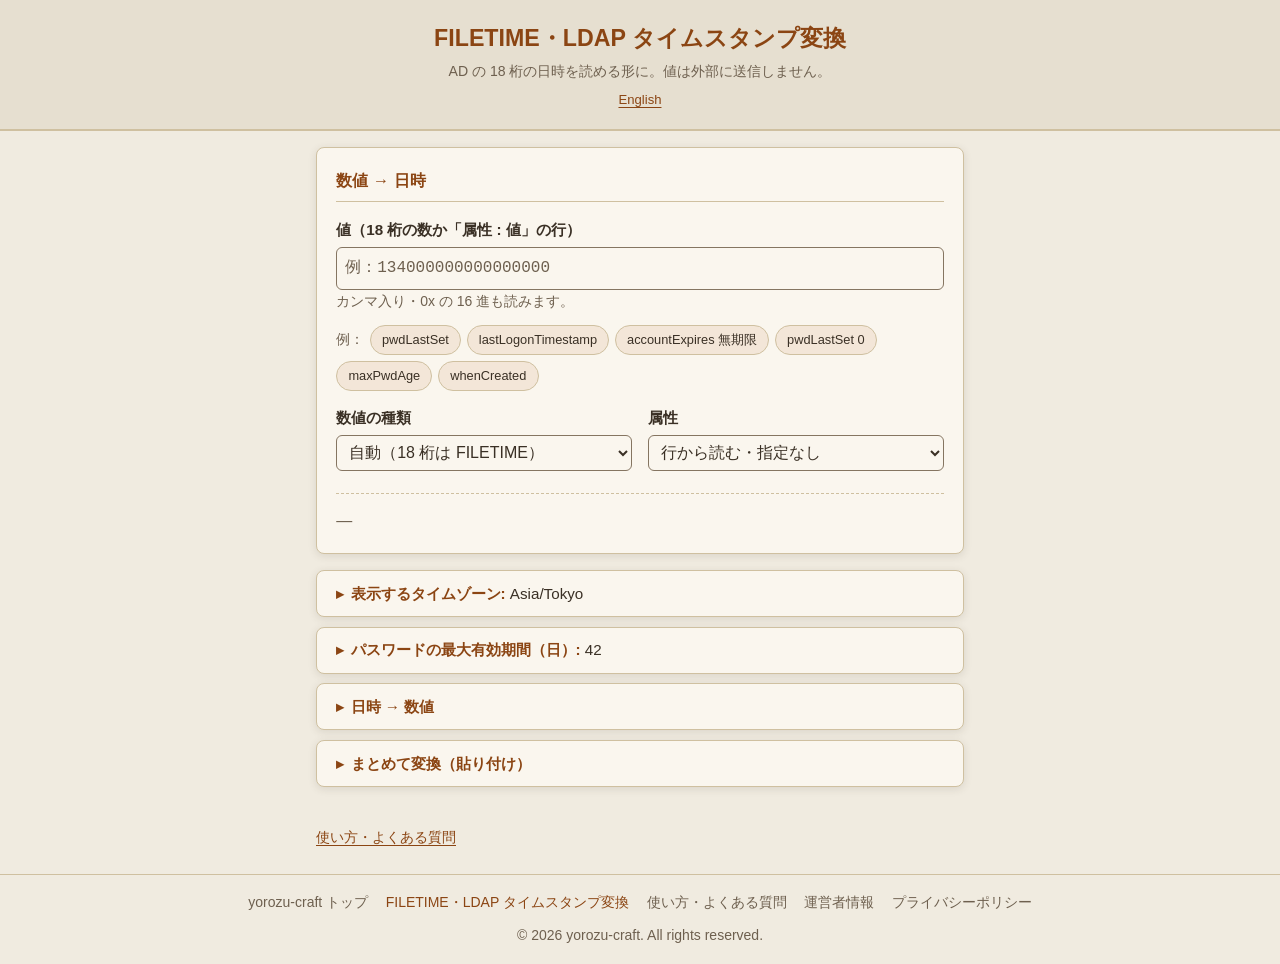
==== index.html @ 80186124 "AdSense 審査中は本文の薄いページの広告 script を外す Co-Authored-By: Claude Opus 5.5 <noreply@anthropic.com> Claude-Se" ====
<!DOCTYPE html>
<html lang="ja">
<head>
  <meta charset="UTF-8">
  <meta name="viewport" content="width=device-width, initial-scale=1.0">
  <title>FILETIME・LDAP タイムスタンプ変換（pwdLastSet・lastLogonTimestamp を日時に）｜yorozu-craft</title>
  <meta name="description" content="pwdLastSet・lastLogonTimestamp・accountExpires などの 18 桁の数値を日時（UTC・日本時間）に、日時を数値に変換。0 や 9223372036854775807 の意味、負の値（maxPwdAge）も説明。Get-ADUser の出力を貼り付けてまとめて変換。ブラウザだけで動き、値は送信しません。">
  <meta name="robots" content="index, follow">
  <link rel="canonical" href="https://yorozu-craft.com/filetime/">
  <link rel="alternate" hreflang="ja" href="https://yorozu-craft.com/filetime/">
  <link rel="alternate" hreflang="en" href="https://yorozu-craft.com/filetime/en/">
  <link rel="alternate" hreflang="x-default" href="https://yorozu-craft.com/filetime/">

  <meta property="og:title" content="FILETIME・LDAP タイムスタンプ変換｜yorozu-craft">
  <meta property="og:description" content="pwdLastSet・lastLogonTimestamp・accountExpires の 18 桁を日時に。0・無期限・負の値の意味つき。一覧の貼り付けでまとめて変換。">
  <meta property="og:type" content="website">
  <meta property="og:url" content="https://yorozu-craft.com/filetime/">
  <meta property="og:site_name" content="yorozu-craft">
  <meta property="og:locale" content="ja_JP">
  <meta property="og:locale:alternate" content="en_US">
  <meta property="og:image" content="https://yorozu-craft.com/filetime/og-image.png">
  <meta property="og:image:width" content="1200">
  <meta property="og:image:height" content="630">
  <meta name="twitter:card" content="summary_large_image">
  <meta name="theme-color" content="#8b4513" media="(prefers-color-scheme: light)">
  <meta name="theme-color" content="#1c1814" media="(prefers-color-scheme: dark)">

  <script type="application/ld+json">
  {
    "@context": "https://schema.org",
    "@type": "WebApplication",
    "name": "FILETIME・LDAP タイムスタンプ変換",
    "description": "pwdLastSet・lastLogonTimestamp・accountExpires などの 18 桁の数値を日時に、日時を数値に。貼り付けた一覧もまとめて変換。ブラウザだけで動きます。",
    "url": "https://yorozu-craft.com/filetime/",
    "applicationCategory": "UtilitiesApplication",
    "operatingSystem": "All",
    "offers": { "@type": "Offer", "price": "0", "priceCurrency": "JPY" },
    "inLanguage": "ja"
  }
  </script>

  <!-- Google AdSense: サイト所有確認の meta だけ。AdSense 審査が通るまで本文の薄いページは広告 script を外す（2026-10-04）。通ったら本文を足してから戻す -->
  <meta name="google-adsense-account" content="ca-pub-5375267956079717">

  <link rel="icon" href="./favicon.svg" type="image/svg+xml">
  <link rel="apple-touch-icon" href="./apple-touch-icon.png">
  <link rel="stylesheet" href="./style.css">
</head>
<body>

  <header class="app-header">
    <h1>FILETIME・LDAP タイムスタンプ変換</h1>
    <p class="subtitle">AD の 18 桁の日時を読める形に。値は外部に送信しません。</p>
    <p class="lang-switch"><a href="./en/" hreflang="en" lang="en">English</a></p>
  </header>

  <main class="app-main">

    <!-- 画面の骨組み「入力 → 結果」（yorozu-plans の docs/SCREEN.md 1.1）。値を入れる欄 → 結果（空のときは「—」）→ くわしく入れる -->
    <section class="card" aria-labelledby="h-single">
      <h2 id="h-single">数値 → 日時</h2>
      <div class="field">
        <label for="value">値（18 桁の数か「属性 : 値」の行）</label>
        <input type="text" id="value" class="wide mono" inputmode="text" autocomplete="off" spellcheck="false" placeholder="例：134000000000000000">
        <p class="hint">カンマ入り・0x の 16 進も読みます。</p>
      </div>
      <p class="examples">
        <span class="small">例：</span>
        <button type="button" class="chip" data-example="pwdLastSet : 134347122000000000">pwdLastSet</button>
        <button type="button" class="chip" data-example="lastLogonTimestamp : 134340000000000000">lastLogonTimestamp</button>
        <button type="button" class="chip" data-example="accountExpires : 9223372036854775807">accountExpires 無期限</button>
        <button type="button" class="chip" data-example="pwdLastSet : 0">pwdLastSet 0</button>
        <button type="button" class="chip" data-example="maxPwdAge : -36288000000000">maxPwdAge</button>
        <button type="button" class="chip" data-example="whenCreated : 20260924083000.0Z">whenCreated</button>
      </p>
      <div class="field-row">
        <div class="field">
          <label for="mode">数値の種類</label>
          <select id="mode">
            <option value="auto">自動（18 桁は FILETIME）</option>
            <option value="filetime">FILETIME・LDAP（1601 年から 100 ns 単位）</option>
            <option value="unix">Unix 秒</option>
            <option value="unixms">Unix ミリ秒</option>
            <option value="dotnet">.NET DateTime.Ticks</option>
            <option value="gentime">一般化時刻（20260924083000.0Z）</option>
            <option value="datetime">日時（2026-09-24 08:30）</option>
          </select>
        </div>
        <div class="field">
          <label for="attr">属性</label>
          <select id="attr">
            <option value="">行から読む・指定なし</option>
            <option>pwdLastSet</option>
            <option>lastLogonTimestamp</option>
            <option>lastLogon</option>
            <option>accountExpires</option>
            <option>badPasswordTime</option>
            <option>lockoutTime</option>
            <option>msDS-UserPasswordExpiryTimeComputed</option>
            <option>maxPwdAge</option>
            <option>minPwdAge</option>
            <option>lockoutDuration</option>
            <option>lockOutObservationWindow</option>
          </select>
        </div>
      </div>
      <div id="result" class="result" aria-live="polite"><p class="empty">—</p></div>
    </section>

    <!-- くわしく入れる（SCREEN.md 1.1 の 4）: タイムゾーン・パスワードの最大有効期間、日時 → 数値、まとめて変換。summary に今の状態（main.js の updateSummaries） -->
    <div class="opts">
      <details class="card opt" id="opt-tz">
        <summary>表示するタイムゾーン: <span class="opt-state"></span></summary>
        <div class="field">
          <label for="tz">表示するタイムゾーン</label>
          <select id="tz"></select>
        </div>
        <button type="button" class="btn btn-sub" data-reset-storage="filetime_">保存した内容をすべて消す（初期状態に戻す）</button>
      </details>
      <details class="card opt" id="opt-age">
        <summary>パスワードの最大有効期間（日）: <span class="opt-state"></span></summary>
        <div class="field">
          <label for="max-age">パスワードの最大有効期間（日）</label>
          <input type="number" id="max-age" min="0" max="999" step="1" value="42" inputmode="numeric">
          <p class="hint">pwdLastSet の期限を出します。既定は 42 日。</p>
        </div>
      </details>
      <details class="card opt" id="opt-reverse">
        <summary id="h-reverse">日時 → 数値</summary>
        <div class="field">
          <label for="dt">日時（選んだタイムゾーン）</label>
          <div class="inline-row">
            <input type="datetime-local" id="dt" step="1">
            <button type="button" class="btn btn-sub" id="now">今</button>
          </div>
          <p class="hint">LDAP フィルターに使う数を出します。</p>
        </div>
        <div id="reverse-result" class="result" aria-live="polite"></div>
      </details>
      <details class="card opt" id="opt-bulk">
        <summary id="h-bulk">まとめて変換（貼り付け）</summary>
        <div class="field">
          <label for="bulk">Get-ADUser・ldifde・csvde の出力</label>
          <textarea id="bulk" rows="8" class="mono" spellcheck="false" placeholder="pwdLastSet         : 134347122000000000&#10;lastLogonTimestamp : 134340000000000000&#10;accountExpires     : 9223372036854775807&#10;whenCreated        : 20260924083000.0Z"></textarea>
          <p class="hint">日時の属性だけを拾います。送信も保存もしません。</p>
        </div>
        <p><button type="button" class="btn" id="bulk-run">変換する</button> <button type="button" class="btn btn-sub" id="bulk-clear">消す</button></p>
        <div id="bulk-result" aria-live="polite"></div>
      </details>
    </div>

    <p id="msg" class="small msg" role="status" aria-live="polite"></p>

    <p class="small"><a href="./guide.html">使い方・よくある質問</a></p>

  </main>

  <footer class="app-footer">
    <nav class="footer-nav" aria-label="フッターナビゲーション">
      <ul>
        <li><a href="../">yorozu-craft トップ</a></li>
        <li><a href="./" aria-current="page">FILETIME・LDAP タイムスタンプ変換</a></li>
        <li><a href="./guide.html">使い方・よくある質問</a></li>
        <li><a href="../about.html">運営者情報</a></li>
        <li><a href="../privacy-policy.html">プライバシーポリシー</a></li>
      </ul>
    </nav>
    <p>&copy; 2026 yorozu-craft. All rights reserved.</p>
  </footer>

  <script src="./calc.js"></script>
  <script src="./screen.js"></script>
  <script src="./reset-storage.js"></script>
  <script src="./main.js"></script>
  <!-- Cloudflare Web Analytics（Cookie を使わないアクセス解析） --><script type='module' src='https://static.cloudflareinsights.com/beacon.min.js' data-cf-beacon='{"token": "b79bf821e1fd4b6683866d493b1de426"}'></script><!-- End Cloudflare Web Analytics -->
</body>
</html>
---- style.css ----
/* ===========================
   FILETIME・LDAP タイムスタンプ変換 — yorozu-craft 共通の和紙風の配色
   色はトークン（--bg / --card / --text / --muted / --accent / --border）だけを使う。
   ダークモードは端末の設定に自動で合わせる（prefers-color-scheme。手動切替は付けない）
   =========================== */
/* yorozu-common:begin v1 — サイト共通の部品とトークン。正本は youheioonuki.github.io の tools/common/yorozu-common.css。
   この begin〜end の間は手で直さない（tools/sync-common.mjs で全ツールに配る。ツール固有の上書きは end の後に書く）。
   出どころ（2026-10-03 確認。yorozu-plans 企画書 59）:
   - デジタル庁デザインシステム https://design.digital.go.jp/dads/ のコンテンツを加工して作成
     （フォーカスの輪・リンクの下線・字の大きさの下限・行間・入力欄のエラー表示）。
     トークンの値は @digital-go-jp/design-tokens 2.0.1（MIT, (c) 2023 デジタル庁）から
   - GOV.UK Frontend 6.5.1（MIT, (c) Crown copyright）の考え方: visually-hidden、エラーの文の前に読み上げ用の語
   - 色は和紙風のまま（値は 2026-09-23 からの共通の値）。Web フォントは読まない（ROADMAP 3.3・D2） */
:root {
  color-scheme: light dark;
  --bg: #f0ebe0;
  --bg-2: #e6dfd0;
  --card: #faf6ee;
  --text: #3a3025;
  --muted: #6e604f;          /* 本文の補足。--bg の上で 5.1:1 */
  --accent: #8b4513;
  --accent-soft: #f3e6d8;
  --border: #cfc0a0;         /* 飾りの線（区切り）だけ。操作できる物の枠には --input-border */
  --input-border: #857561;   /* 入力欄の枠。WCAG 1.4.11 の 3:1（--bg で 3.7:1）。DADS の入力欄は gray-600 の 1px */
  --shadow: rgba(58, 48, 37, 0.12);
  --error: #ce0000;          /* DADS red-900（semantic error-2） */
  --ok: #197a4b;             /* DADS green-800（semantic success-2） */
  --focus: #ffd43d;          /* DADS yellow-300 */
  --focus-ring: #000;        /* DADS: 黒 4px の輪＋黄 2px */
  --font-ui: "Noto Sans JP", "Noto Sans CJK JP", "Hiragino Sans", "Hiragino Kaku Gothic ProN", Meiryo, sans-serif;
  /* 字の大きさ（DADS: 本文と操作は 16px 以上、補足は 14px まで、14px 未満は使わない） */
  --fs-s: 0.875rem;
  --fs-m: 1rem;
  --fs-l: 1.25rem;           /* 見出し（隣の段との比 1.25 以上: impeccable typeset） */
  --fs-xl: 1.625rem;         /* ページの題 */
  --lh-body: 1.7;            /* DADS の本文の行間 170% */
  --lh-tight: 1.4;           /* 見出し */
  /* 余白（4px を基準。DADS の spacing） */
  --sp-1: 0.25rem;
  --sp-2: 0.5rem;
  --sp-3: 0.75rem;
  --sp-4: 1rem;
  --sp-6: 1.5rem;
  --sp-8: 2rem;
  --radius: 8px;
  --tap: 44px;               /* 押せる物の高さの下限（DADS・SCREEN 5 章） */
}
@media (prefers-color-scheme: dark) {
  :root {
    --bg: #1c1814;
    --bg-2: #25201a;
    --card: #2b251e;
    --text: #ece4d6;
    --muted: #b9ab96;
    --accent: #e0a066;
    --accent-soft: #3a2e22;
    --border: #4a3f33;
    --input-border: #8c7d68;
    --shadow: rgba(0, 0, 0, 0.4);
    --error: #ff8a7a;
    --ok: #6fcf97;
    --focus-ring: #ffd43d;   /* 暗い地では黄の輪＋黒の縁 */
    --focus: #000;
  }
}
*, *::before, *::after { box-sizing: border-box; margin: 0; padding: 0; }
[hidden] { display: none !important; }
html { -webkit-text-size-adjust: 100%; text-size-adjust: 100%; }
body { font-family: var(--font-ui); background: var(--bg); color: var(--text); line-height: var(--lh-body); }
/* リンクは色と下線の両方（DADS リンクテキスト）。ホバーで下線を太く */
a { color: var(--accent); text-decoration-thickness: 1px; text-underline-offset: 3px; }
@media (hover: hover) { a:hover { text-decoration-thickness: 3px; } }
/* フォーカスの輪（DADS）。:where で詳しさを 0 にして、ツールの規則で上書きできるようにする */
:where(a, button, input, select, textarea, summary, [tabindex]):focus-visible {
  outline: 4px solid var(--focus-ring); outline-offset: 2px; box-shadow: 0 0 0 2px var(--focus);
}
:where(input, select, textarea, button) { font: inherit; color: inherit; }
/* 入力欄の例（placeholder）も 4.5:1。ブラウザ既定の灰色は和紙の地で 4.3:1 */
:where(input, textarea)::placeholder { color: var(--muted); opacity: 1; }
/* 入力欄の字は 16px 以上（iPhone で拡大されない・DADS） */
:where(input:not([type="checkbox"]):not([type="radio"]):not([type="range"]), select, textarea) { font-size: max(1rem, 16px); }
/* エラー（DADS: 枠を赤に、文の頭に「＊」。GOV.UK: 読み上げには「エラー:」を先に）。
   使い方: <p class="field-error" id="x-err"><span class="visually-hidden">エラー:</span>＊ 0 以上の数を入れてください</p> と aria-describedby */
[aria-invalid="true"] { border-color: var(--error) !important; }
.field-error { color: var(--error); font-weight: 700; margin-top: var(--sp-1); }
/* 画面には出さず、読み上げだけ（GOV.UK govuk-visually-hidden） */
.visually-hidden {
  position: absolute !important; width: 1px !important; height: 1px !important; margin: 0 !important; padding: 0 !important;
  overflow: hidden !important; clip-path: inset(50%) !important; white-space: nowrap !important; border: 0 !important;
}
@media (forced-colors: active) { :where(a, button, input, select, textarea, summary):focus-visible { outline-color: Highlight; } }
/* 読む行の長さ: 1 行 40 字前後まで（REVIEW C9 line-length）。画面の幅いっぱいに伸びる見出し帯の説明文に */
.app-header > p { max-width: 40em; margin-left: auto; margin-right: auto; }
/* 印刷では広告を出さない（SCREEN 4 章。全ツール共通） */
@media print { ins.adsbygoogle, .google-auto-placed, iframe[id^="aswift"], iframe[id^="google_ads"] { display: none !important; } }
/* yorozu-common:end */

/* ヘッダー */
.app-header {
  text-align: center;
  padding: 1.4rem 1rem 1.1rem;
  background: var(--bg-2);
  border-bottom: 2px solid var(--border);
}
.app-header h1 { font-size: 1.45rem; color: var(--accent); line-height: 1.4; }
.app-header .subtitle { font-size: 0.88rem; color: var(--muted); margin-top: 0.3rem; }

/* レイアウト */
.app-main { max-width: 680px; margin: 0 auto; padding: 1rem; }
.card {
  background: var(--card);
  border: 1px solid var(--border);
  border-radius: 8px;
  padding: 1.2rem;
  margin-bottom: 1rem;
  box-shadow: 0 2px 8px var(--shadow);
}
.card h2 {
  font-size: 1.02rem;
  color: var(--accent);
  border-bottom: 1px solid var(--border);
  padding-bottom: 0.4rem;
  margin-bottom: 0.9rem;
}

/* 入力 */
.field { margin-bottom: 1rem; }
.field label { display: block; font-weight: 600; font-size: 0.95rem; margin-bottom: 0.25rem; }
.field .hint { font-size: var(--fs-s); color: var(--muted); margin-bottom: 0.4rem; }
.field input[type="number"], .field input[type="text"], .field select {
  width: 100%;
  max-width: 16rem;
  padding: 0.45rem 0.5rem;
  font-size: 1rem;
  border: 1px solid var(--input-border);
  border-radius: 6px;
  background: var(--card);
  color: var(--text);
}

.btn {
  display: inline-block;
  padding: 0.5rem 1.1rem;
  border: none;
  border-radius: 6px;
  background: var(--accent);
  color: var(--card);
  font-size: 0.95rem;
  font-weight: 600;
  cursor: pointer;
}

/* 読みもの（guide.html） */
.content h3 { font-size: 0.95rem; margin: 1rem 0 0.3rem; }
.content p, .content li { font-size: 0.9rem; }
.content p + p { margin-top: 0.5rem; }
.content ul, .content ol { padding-left: 1.3rem; margin: 0.3rem 0; }
.faq dt { font-weight: 600; margin-top: 0.9rem; font-size: 0.92rem; }
.faq dt::before { content: 'Q. '; color: var(--accent); }
.faq dd { font-size: 0.88rem; color: var(--muted); padding: 0.2rem 0 0.5rem 1.2rem; border-bottom: 1px solid var(--border); }
.info-list { display: grid; grid-template-columns: max-content 1fr; gap: 0.4rem 1.2rem; font-size: 0.9rem; }
.info-list dt { font-weight: 600; }
.info-list dd { color: var(--muted); }
.small { font-size: var(--fs-s); color: var(--muted); margin-top: 0.4rem; }

/* フッター */
.app-footer {
  text-align: center;
  padding: 1rem;
  font-size: var(--fs-s);
  color: var(--muted);
  border-top: 1px solid var(--border);
  margin-top: 0.5rem;
}
.footer-nav ul { list-style: none; display: flex; justify-content: center; flex-wrap: wrap; gap: 0.4rem 1.1rem; margin-bottom: 0.6rem; }
.footer-nav a { color: var(--muted); text-decoration: none; }
.footer-nav a:hover, .footer-nav a[aria-current="page"] { color: var(--accent); }

/* ===== FILETIME 変換の部品 ===== */
.mono { font-family: ui-monospace, "Cascadia Mono", Consolas, "Noto Sans Mono", monospace; }
.field input.wide, .field textarea { width: 100%; max-width: none; }
.field textarea {
  padding: 0.5rem; font-size: 0.88rem; line-height: 1.5; border: 1px solid var(--input-border); border-radius: 6px;
  background: var(--card); color: var(--text); resize: vertical;
}
.field input[type="datetime-local"] {
  padding: 0.4rem 0.5rem; font-size: 1rem; border: 1px solid var(--input-border); border-radius: 6px;
  background: var(--card); color: var(--text); max-width: 100%;
}
.field-row { display: flex; flex-wrap: wrap; gap: 0 1rem; }
.field-row .field { flex: 1 1 12rem; min-width: 0; }
.field-row .field select { max-width: 100%; }
.inline-row { display: flex; flex-wrap: wrap; gap: 0.5rem; align-items: center; }
.examples { display: flex; flex-wrap: wrap; gap: 0.35rem; align-items: center; margin: -0.3rem 0 0.9rem; }
.examples .small { margin: 0; }
.chip {
  border: 1px solid var(--border); background: var(--accent-soft); color: var(--text);
  border-radius: 999px; padding: 0.2rem 0.7rem; font-size: 0.8rem; cursor: pointer;
}
.chip:hover, .chip:focus-visible { border-color: var(--accent); }
.btn-sub { background: var(--accent-soft); color: var(--accent); border: 1px solid var(--border); }
.result { border-top: 1px dashed var(--border); padding-top: 0.8rem; margin-top: 0.4rem; }
.result .read { margin: 0 0 0.5rem; }
.error { color: #b3261e; font-weight: 600; font-size: 0.9rem; }
@media (prefers-color-scheme: dark) { .error { color: #ff8a80; } }
.notes { background: var(--accent-soft); border-left: 4px solid var(--accent); border-radius: 4px; padding: 0.6rem 0.8rem; margin-bottom: 0.8rem; }
.notes p { font-size: 0.88rem; }
.notes p + p { margin-top: 0.4rem; }
.result-table { width: 100%; border-collapse: collapse; font-size: 0.86rem; }
.result-table th, .result-table td { text-align: left; vertical-align: top; padding: 0.35rem 0.4rem; border-bottom: 1px solid var(--border); }
.result-table th { font-weight: 600; color: var(--muted); width: 38%; }
.result-table td .v { font-family: ui-monospace, "Cascadia Mono", Consolas, "Noto Sans Mono", monospace; overflow-wrap: anywhere; }
.copy {
  margin-left: 0.3rem; font-size: 0.75rem; padding: 0.05rem 0.45rem; border-radius: 4px;
  border: 1px solid var(--border); background: transparent; color: var(--accent); cursor: pointer; vertical-align: 1px;
}
@media (max-width: 480px) {
  .result-table th, .result-table td { display: block; width: auto; border-bottom: none; padding: 0.15rem 0.2rem; }
  .result-table td { border-bottom: 1px solid var(--border); padding-bottom: 0.45rem; }
}
.snippets { margin-top: 0.8rem; font-size: 0.85rem; }
.snippets summary { cursor: pointer; color: var(--accent); }
.snippets pre, .content pre {
  margin-top: 0.4rem; padding: 0.6rem; background: var(--bg-2); border: 1px solid var(--border); border-radius: 6px;
  font-size: 0.8rem; overflow-x: auto; white-space: pre; font-family: ui-monospace, "Cascadia Mono", Consolas, "Noto Sans Mono", monospace;
}
.actions { margin-top: 0.8rem; }
.next { margin-top: 0.7rem; font-size: 0.88rem; }
.msg { min-height: 1.2em; text-align: center; }
.table-wrap { overflow-x: auto; margin-top: 0.5rem; }
.bulk-table { border-collapse: collapse; font-size: 0.78rem; min-width: 100%; }
.bulk-table th, .bulk-table td { border: 1px solid var(--border); padding: 0.25rem 0.4rem; text-align: left; vertical-align: top; }
.bulk-table th { background: var(--bg-2); white-space: nowrap; }
.bulk-table td:nth-child(4), .bulk-table td:nth-child(5) { white-space: nowrap; }
.bulk-table td:last-child { min-width: 16em; }
.bulk-table td.num { font-family: ui-monospace, "Cascadia Mono", Consolas, "Noto Sans Mono", monospace; white-space: nowrap; }
.lang-switch { font-size: 0.82rem; margin-top: 0.35rem; }
.content code { font-family: ui-monospace, "Cascadia Mono", Consolas, "Noto Sans Mono", monospace; font-size: 0.85em; overflow-wrap: anywhere; }
.content table { border-collapse: collapse; font-size: 0.84rem; margin: 0.4rem 0; width: 100%; }
.content th, .content td { border: 1px solid var(--border); padding: 0.3rem 0.4rem; text-align: left; vertical-align: top; overflow-wrap: anywhere; }
.content th { background: var(--bg-2); }
.content h2 + p, .content h3 + p { margin-top: 0.2rem; }
.sources li { overflow-wrap: anywhere; }
.content details { margin-top: 0.6rem; }
.content details summary { cursor: pointer; color: var(--accent); font-size: 0.9rem; }
.content details[open] summary { margin-bottom: 0.4rem; }

@media (max-width: 480px) {
  .app-header h1 { font-size: 1.2rem; }
}

/* ===========================
   画面の骨組み（yorozu-plans の docs/SCREEN.md 1.1。yorozu-template の style.css の部品）
   値を入れる欄 → 結果（空のときは「—」）→ くわしく入れる（details.opt）、印刷で広告を消す
   =========================== */
.result .empty { color: var(--muted); margin: 0; }
details.card.opt { padding: 0 1.2rem; margin-bottom: 0.6rem; }
details.card.opt > summary {
  cursor: pointer; display: block; min-height: 44px; padding: 0.6rem 0;
  color: var(--accent); font-weight: 600; font-size: 0.95rem; list-style: none;
}
details.card.opt > summary::-webkit-details-marker { display: none; }
details.card.opt > summary::before { content: '▸'; margin-right: 0.4rem; }
details.card.opt[open] > summary::before { content: '▾'; }
details.card.opt[open] { padding-bottom: 0.9rem; }
details.card.opt[open] > summary { border-bottom: 1px solid var(--border); margin-bottom: 0.9rem; }
.opt-state { color: var(--text); font-weight: normal; overflow-wrap: anywhere; }
.opts { margin-bottom: 1rem; }

@media print {
  /* 印刷では折りたたみの中も出す */
  main details::details-content { content-visibility: visible; display: block; }
  main details > summary::before { content: none; }
}
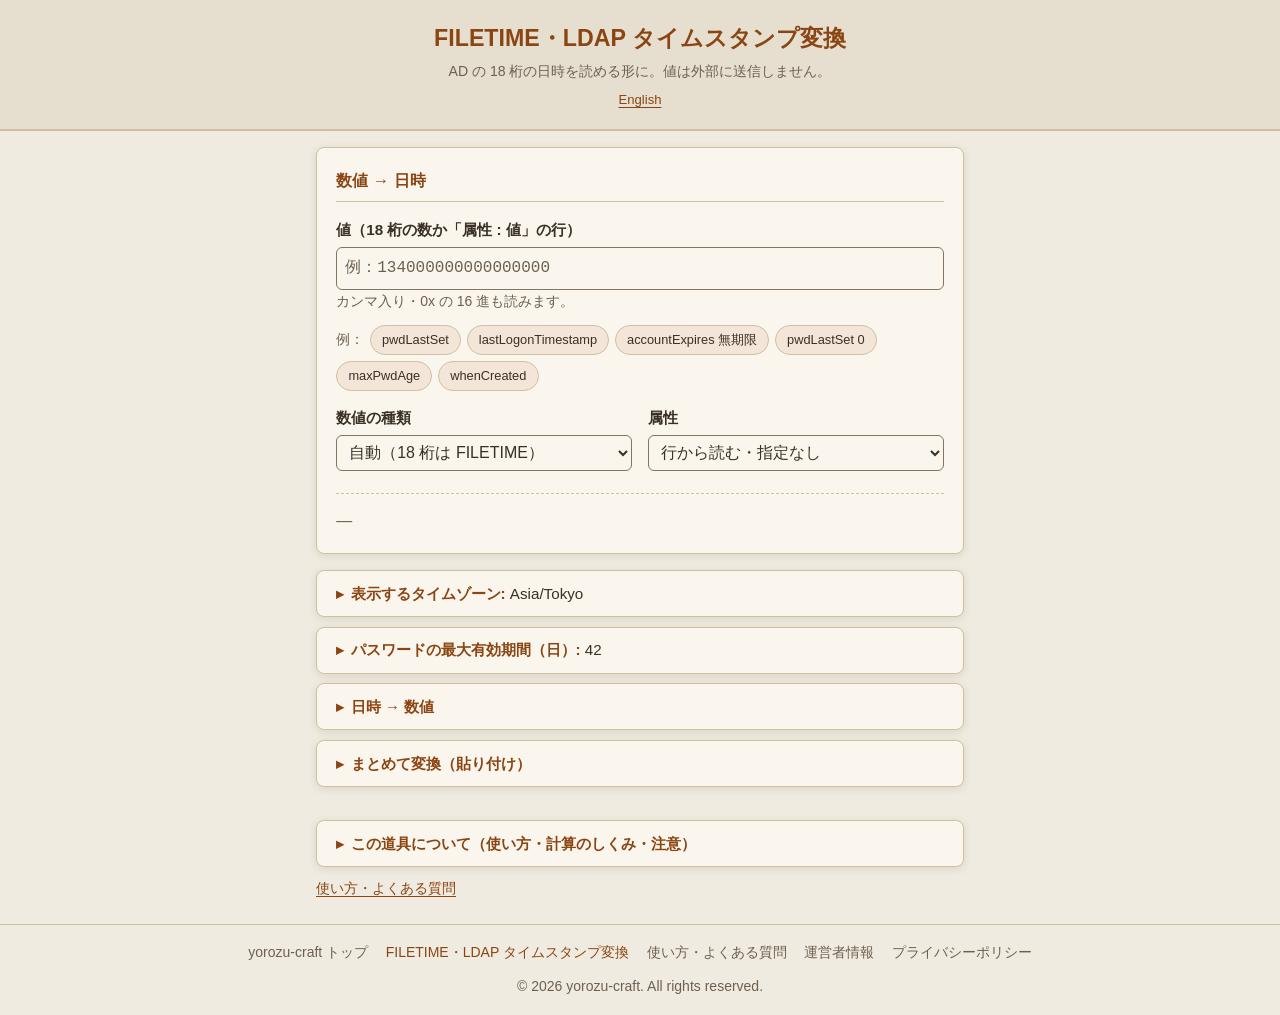
==== commit e1f6a63f: "トップ画面の末尾に「この道具について」の折りたたみを足す（QUEUE Q-002） AdSense 再審査に向けた厚み。WRITING 1 章の型（400〜800 字、h3 4 つ、使い方ページへのリ" ====
--- a/index.html
+++ b/index.html
@@ -151,6 +151,25 @@
 
     <p id="msg" class="small msg" role="status" aria-live="polite"></p>
 
+    <!-- about-tool: 道具の説明（使い方ページの要約。AdSense 審査 2026-10-04。WRITING 1 章の 400〜800 字） -->
+    <details class="about-tool card opt" id="about-tool">
+      <summary>この道具について（使い方・計算のしくみ・注意）</summary>
+      <h3>この変換でわかること</h3>
+      <p>Active Directory の pwdLastSet・lastLogonTimestamp・accountExpires などに入っている 18 桁の数を、UTC と選んだタイムゾーンの日時に直します。逆に日時から数を出すときは、LDAP フィルターの例も添えます。0 や 9223372036854775807、負の値には、属性ごとの意味を書き添えます。</p>
+      <h3>使い方の要点</h3>
+      <ul>
+      <li>18 桁の数か「pwdLastSet : 134…」の行を入れると、すぐ結果が出ます。</li>
+      <li>Get-ADUser・ldifde・csvde の出力は「まとめて変換」に貼ると表になり、TSV でコピーできます。</li>
+      <li>pwdLastSet の期限は「パスワードの最大有効期間」（既定 42 日）から出します。</li>
+      </ul>
+      <h3>変換のしくみ</h3>
+      <p>FILETIME は 1601 年 1 月 1 日 0 時（UTC）からの 100 ナノ秒単位の数です。64 ビットの値を BigInt で扱い、桁を落とさずに日時へ直します。「自動」では、属性名のない正の 10 進数のうち 14 桁以下を Unix 秒・ミリ秒、それより長い数を FILETIME として読みます。maxPwdAge などの負の値は日時ではなく期間なので、日数と分に直して示します。</p>
+      <h3>注意</h3>
+      <p>lastLogonTimestamp は 9〜14 日ほど遅れることがあり、lastLogon は DC ごとの値です。入力した値と貼り付けた一覧はこの端末の中だけで計算し、外部には送信しません。保存するのは表示するタイムゾーンの選択だけです（localStorage、キー filetime_tz）。</p>
+      <p>読める形式の一覧と Excel での変換式は<a href="./guide.html">使い方ページ</a>に。AD を RSAT なしで検索するなら <a href="../ADSearch/">ADSearch</a>、proxy.pac の確かめには <a href="../pac-tester/">PAC ファイル テスター</a>。</p>
+    </details>
+    <!-- /about-tool -->
+
     <p class="small"><a href="./guide.html">使い方・よくある質問</a></p>
 
   </main>
--- a/style.css
+++ b/style.css
@@ -266,6 +266,11 @@
 details.card.opt[open] > summary { border-bottom: 1px solid var(--border); margin-bottom: 0.9rem; }
 .opt-state { color: var(--text); font-weight: normal; overflow-wrap: anywhere; }
 .opts { margin-bottom: 1rem; }
+/* この道具について（WRITING 1 章。details.card.opt の見た目を使い、中の文だけ整える） */
+details.card.opt.about-tool > summary { white-space: normal; }
+details.about-tool h3 { font-size: 0.95rem; margin: 0.9rem 0 0.3rem; }
+details.about-tool p, details.about-tool li { font-size: 0.9rem; line-height: 1.75; }
+details.about-tool ul { padding-left: 1.2rem; margin: 0.3rem 0 0.5rem; }
 
 @media print {
   /* 印刷では折りたたみの中も出す */
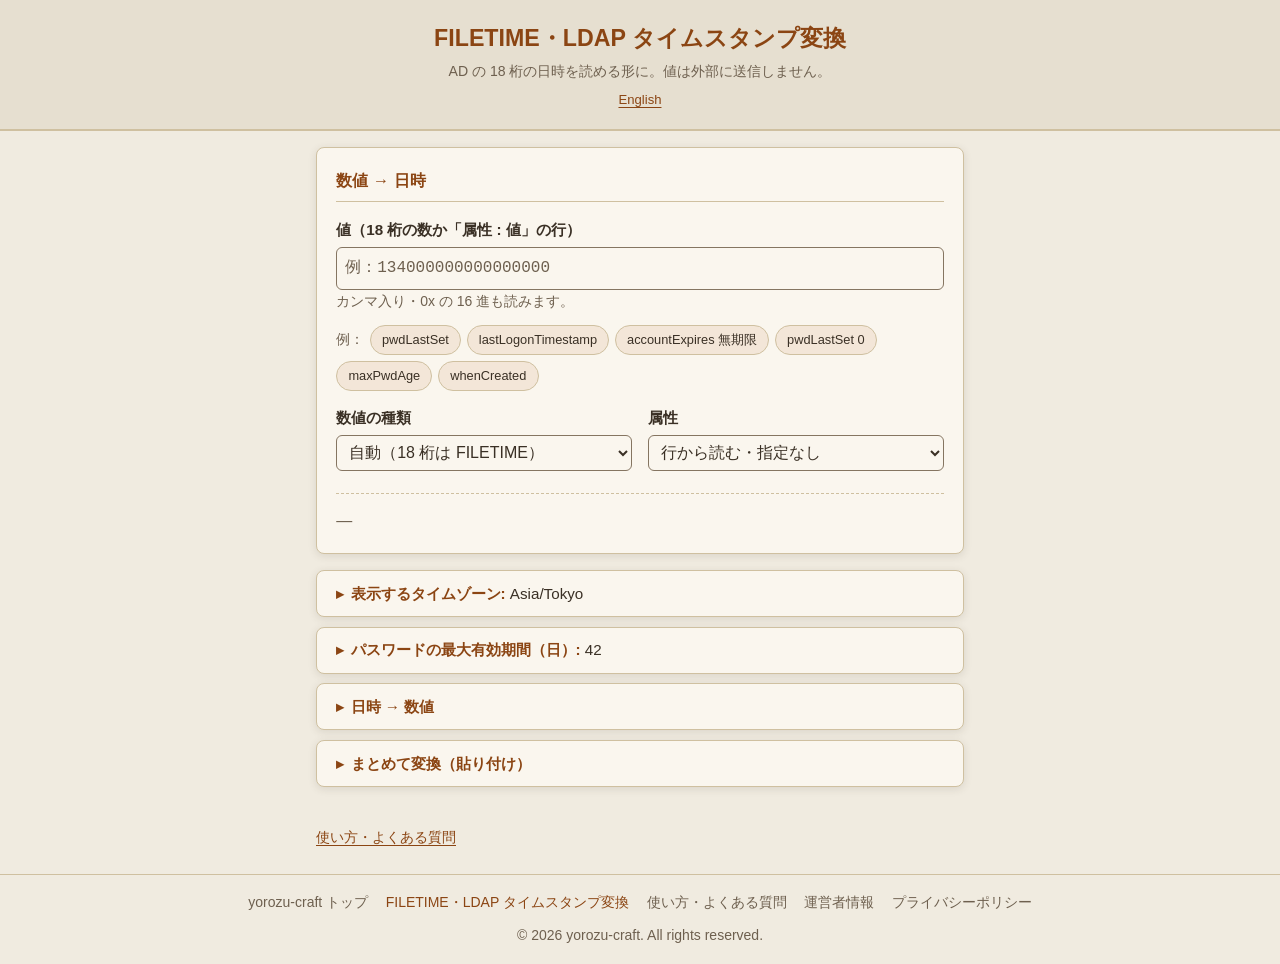
==== commit 056c4e56: "ページに <link rel="manifest">（yorozu-plans ROADMAP 7.41.2 K179、D309 の (a)）: 道具の manifest がある道具はその manif" ====
--- a/index.html
+++ b/index.html
@@ -43,6 +43,7 @@
   <meta name="google-adsense-account" content="ca-pub-5375267956079717">
 
   <link rel="icon" href="./favicon.svg" type="image/svg+xml">
+  <link rel="manifest" href="/manifest.webmanifest">
   <link rel="apple-touch-icon" href="./apple-touch-icon.png">
   <link rel="stylesheet" href="./style.css">
 </head>
@@ -151,25 +152,6 @@
 
     <p id="msg" class="small msg" role="status" aria-live="polite"></p>
 
-    <!-- about-tool: 道具の説明（使い方ページの要約。AdSense 審査 2026-10-04。WRITING 1 章の 400〜800 字） -->
-    <details class="about-tool card opt" id="about-tool">
-      <summary>この道具について（使い方・計算のしくみ・注意）</summary>
-      <h3>この変換でわかること</h3>
-      <p>Active Directory の pwdLastSet・lastLogonTimestamp・accountExpires などに入っている 18 桁の数を、UTC と選んだタイムゾーンの日時に直します。逆に日時から数を出すときは、LDAP フィルターの例も添えます。0 や 9223372036854775807、負の値には、属性ごとの意味を書き添えます。</p>
-      <h3>使い方の要点</h3>
-      <ul>
-      <li>18 桁の数か「pwdLastSet : 134…」の行を入れると、すぐ結果が出ます。</li>
-      <li>Get-ADUser・ldifde・csvde の出力は「まとめて変換」に貼ると表になり、TSV でコピーできます。</li>
-      <li>pwdLastSet の期限は「パスワードの最大有効期間」（既定 42 日）から出します。</li>
-      </ul>
-      <h3>変換のしくみ</h3>
-      <p>FILETIME は 1601 年 1 月 1 日 0 時（UTC）からの 100 ナノ秒単位の数です。64 ビットの値を BigInt で扱い、桁を落とさずに日時へ直します。「自動」では、属性名のない正の 10 進数のうち 14 桁以下を Unix 秒・ミリ秒、それより長い数を FILETIME として読みます。maxPwdAge などの負の値は日時ではなく期間なので、日数と分に直して示します。</p>
-      <h3>注意</h3>
-      <p>lastLogonTimestamp は 9〜14 日ほど遅れることがあり、lastLogon は DC ごとの値です。入力した値と貼り付けた一覧はこの端末の中だけで計算し、外部には送信しません。保存するのは表示するタイムゾーンの選択だけです（localStorage、キー filetime_tz）。</p>
-      <p>読める形式の一覧と Excel での変換式は<a href="./guide.html">使い方ページ</a>に。AD を RSAT なしで検索するなら <a href="../ADSearch/">ADSearch</a>、proxy.pac の確かめには <a href="../pac-tester/">PAC ファイル テスター</a>。</p>
-    </details>
-    <!-- /about-tool -->
-
     <p class="small"><a href="./guide.html">使い方・よくある質問</a></p>
 
   </main>
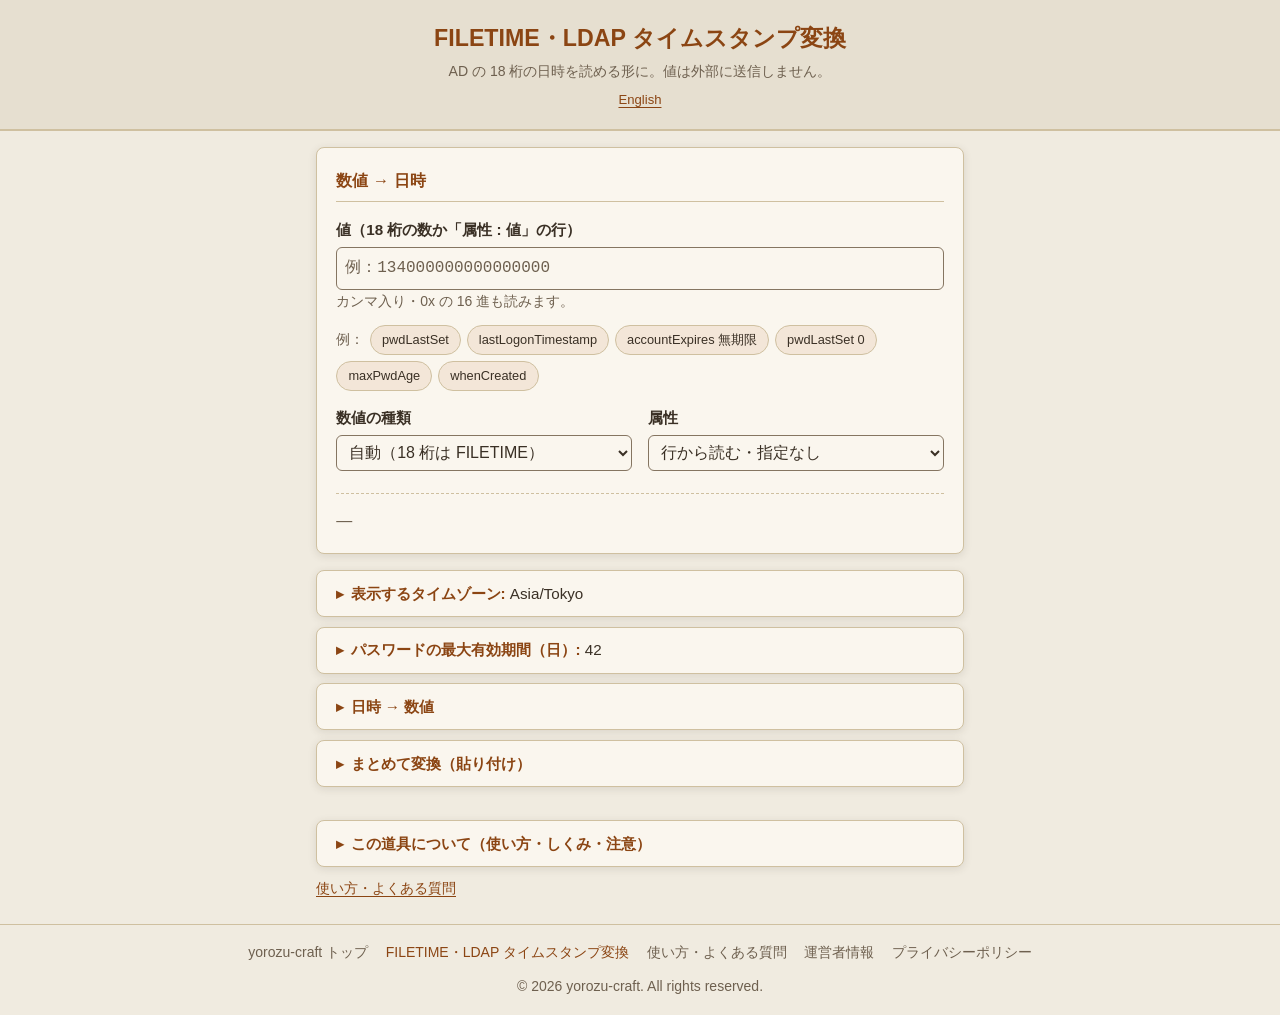
==== commit 69b88fd5: "「この道具について」（yorozu-plans QUEUE Q-002）: FILETIME・LDAP タイムスタンプ変換 Co-Authored-By: Claude Sonnet 5.5 <nor" ====
--- a/index.html
+++ b/index.html
@@ -152,6 +152,24 @@
 
     <p id="msg" class="small msg" role="status" aria-live="polite"></p>
 
+    <!-- about-tool: 道具の説明（使い方ページの要約。yorozu-plans QUEUE Q-002） -->
+    <details class="about-tool card opt no-print" id="about-tool">
+      <summary>この道具について（使い方・しくみ・注意）</summary>
+      <h3>FILETIME・LDAP タイムスタンプ変換でわかること</h3>
+      <p>Active Directory の pwdLastSet・lastLogonTimestamp・accountExpires などの 18 桁の数を日時に直します。日時から FILETIME と LDAP フィルターの例も出します。</p>
+      <h3>使い方の要点</h3>
+      <ul>
+      <li>18 桁の数か「pwdLastSet : 134…」の行を入れると日時が出ます。</li>
+      <li>0・無期限・負の値には、属性名から意味を添えます。</li>
+      <li>Get-ADUser や ldifde の出力を貼ると、まとめて表にします。</li>
+      </ul>
+      <h3>しくみ</h3>
+      <p>FILETIME は、1601 年 1 月 1 日（UTC）からの 100 ナノ秒単位の数です。値は UTC なので、日本時間はその 9 時間後です。「自動」は 10〜11 桁を Unix 秒、12〜14 桁を Unix ミリ秒、それ以外を FILETIME として読みます。accountExpires の 0 と 9223372036854775807 は無期限、pwdLastSet の 0 は次回ログオン時にパスワード変更が必要です。maxPwdAge などの負の値は期間です。根拠は Microsoft Learn と [MS-ADTS]・[MS-SAMR] で、最終確認日は 2026-09-24 です。</p>
+      <h3>注意</h3>
+      <p>lastLogonTimestamp は更新が 9〜14 日ほど遅れることがあります。正確な最終ログオンは、DC ごとに記録される lastLogon を全 DC で比べます。入力した値と貼り付けた一覧はこの端末の中だけで計算し、外部には送信しません。</p>
+      <p>読める形式と特別な値の一覧は<a href="./guide.html">FILETIME・LDAP タイムスタンプ変換の使い方</a>に。</p>
+    </details>
+    <!-- /about-tool -->
     <p class="small"><a href="./guide.html">使い方・よくある質問</a></p>
 
   </main>
--- a/style.css
+++ b/style.css
@@ -266,14 +266,15 @@
 details.card.opt[open] > summary { border-bottom: 1px solid var(--border); margin-bottom: 0.9rem; }
 .opt-state { color: var(--text); font-weight: normal; overflow-wrap: anywhere; }
 .opts { margin-bottom: 1rem; }
-/* この道具について（WRITING 1 章。details.card.opt の見た目を使い、中の文だけ整える） */
-details.card.opt.about-tool > summary { white-space: normal; }
-details.about-tool h3 { font-size: 0.95rem; margin: 0.9rem 0 0.3rem; }
-details.about-tool p, details.about-tool li { font-size: 0.9rem; line-height: 1.75; }
-details.about-tool ul { padding-left: 1.2rem; margin: 0.3rem 0 0.5rem; }
 
 @media print {
   /* 印刷では折りたたみの中も出す */
   main details::details-content { content-visibility: visible; display: block; }
   main details > summary::before { content: none; }
 }
+
+/* この道具について（結果の後ろの折りたたみ。使い方ページの要約。AdSense 審査 2026-10-04） */
+details.card.opt.about-tool > summary { white-space: normal; }   /* 長い summary を折り返す */
+details.about-tool h3 { font-size: 0.95rem; margin: 0.9rem 0 0.3rem; }
+details.about-tool p, details.about-tool li { font-size: 0.9rem; line-height: 1.75; }
+details.about-tool ul { padding-left: 1.2rem; margin: 0.3rem 0 0.5rem; }
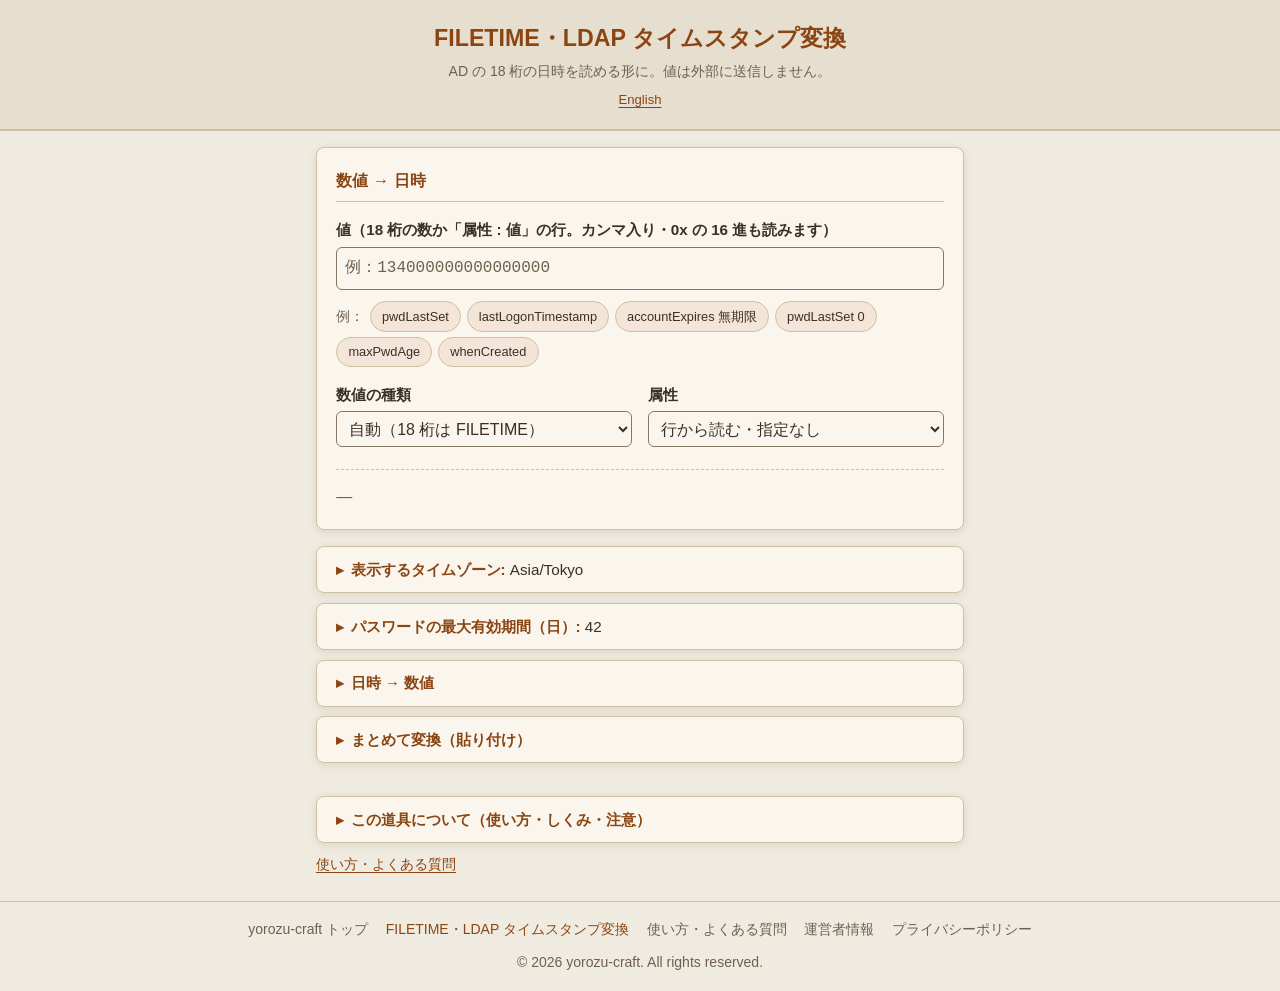
==== commit d47bbab9: "段 3 の 7（yorozu-plans 7.68）: filetime の画面の文を 0 字に（日英） - 欄のヒントは欄の名前（label）に。英語は今ある文を label に移しただけ（新しい英" ====
--- a/index.html
+++ b/index.html
@@ -61,11 +61,10 @@
     <section class="card" aria-labelledby="h-single">
       <h2 id="h-single">数値 → 日時</h2>
       <div class="field">
-        <label for="value">値（18 桁の数か「属性 : 値」の行）</label>
+        <label for="value">値（18 桁の数か「属性 : 値」の行。カンマ入り・0x の 16 進も読みます）</label>
         <input type="text" id="value" class="wide mono" inputmode="text" autocomplete="off" spellcheck="false" placeholder="例：134000000000000000">
-        <p class="hint">カンマ入り・0x の 16 進も読みます。</p>
       </div>
-      <p class="examples">
+      <div class="examples" role="group" aria-label="例">
         <span class="small">例：</span>
         <button type="button" class="chip" data-example="pwdLastSet : 134347122000000000">pwdLastSet</button>
         <button type="button" class="chip" data-example="lastLogonTimestamp : 134340000000000000">lastLogonTimestamp</button>
@@ -73,7 +72,7 @@
         <button type="button" class="chip" data-example="pwdLastSet : 0">pwdLastSet 0</button>
         <button type="button" class="chip" data-example="maxPwdAge : -36288000000000">maxPwdAge</button>
         <button type="button" class="chip" data-example="whenCreated : 20260924083000.0Z">whenCreated</button>
-      </p>
+      </div>
       <div class="field-row">
         <div class="field">
           <label for="mode">数値の種類</label>
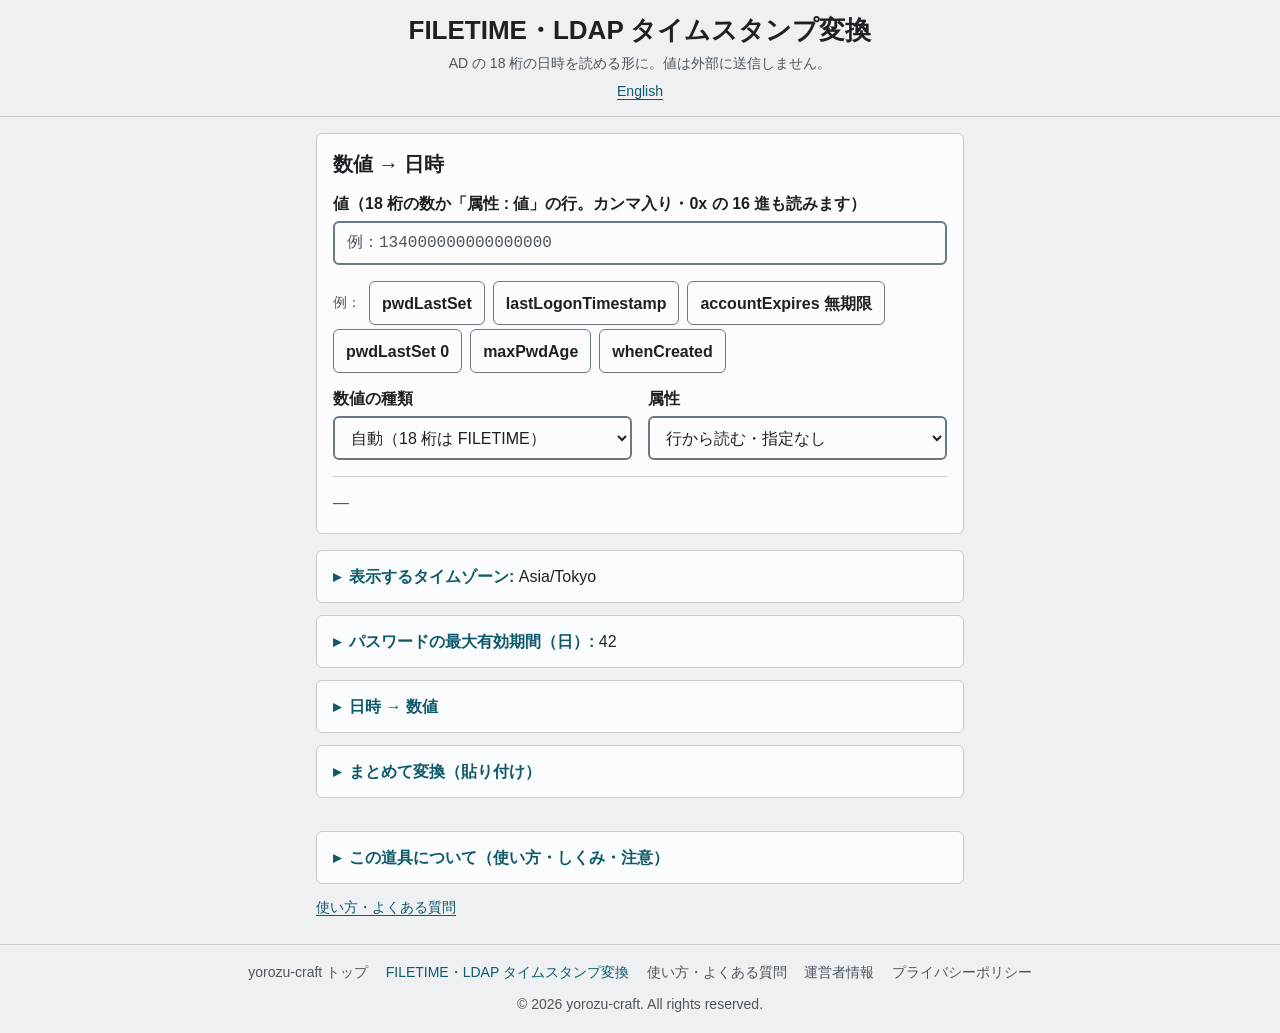
==== commit 28379c75: "K192 段 3 の 2: filetime を v2 の皮に載せ替え（v1 の持ち込みを消し、トークンと .btn-primary・.btn・.notice に寄せる） Co-Authored-By" ====
--- a/index.html
+++ b/index.html
@@ -22,8 +22,8 @@
   <meta property="og:image:width" content="1200">
   <meta property="og:image:height" content="630">
   <meta name="twitter:card" content="summary_large_image">
-  <meta name="theme-color" content="#8b4513" media="(prefers-color-scheme: light)">
-  <meta name="theme-color" content="#1c1814" media="(prefers-color-scheme: dark)">
+  <meta name="theme-color" content="#eef0f2" media="(prefers-color-scheme: light)">
+  <meta name="theme-color" content="#15191d" media="(prefers-color-scheme: dark)">
 
   <script type="application/ld+json">
   {
@@ -115,7 +115,7 @@
           <label for="tz">表示するタイムゾーン</label>
           <select id="tz"></select>
         </div>
-        <button type="button" class="btn btn-sub" data-reset-storage="filetime_">保存した内容をすべて消す（初期状態に戻す）</button>
+        <button type="button" class="btn" data-reset-storage="filetime_">保存した内容をすべて消す（初期状態に戻す）</button>
       </details>
       <details class="card opt" id="opt-age">
         <summary>パスワードの最大有効期間（日）: <span class="opt-state"></span></summary>
@@ -131,7 +131,7 @@
           <label for="dt">日時（選んだタイムゾーン）</label>
           <div class="inline-row">
             <input type="datetime-local" id="dt" step="1">
-            <button type="button" class="btn btn-sub" id="now">今</button>
+            <button type="button" class="btn" id="now">今</button>
           </div>
           <p class="hint">LDAP フィルターに使う数を出します。</p>
         </div>
@@ -144,7 +144,7 @@
           <textarea id="bulk" rows="8" class="mono" spellcheck="false" placeholder="pwdLastSet         : 134347122000000000&#10;lastLogonTimestamp : 134340000000000000&#10;accountExpires     : 9223372036854775807&#10;whenCreated        : 20260924083000.0Z"></textarea>
           <p class="hint">日時の属性だけを拾います。送信も保存もしません。</p>
         </div>
-        <p><button type="button" class="btn" id="bulk-run">変換する</button> <button type="button" class="btn btn-sub" id="bulk-clear">消す</button></p>
+        <p><button type="button" class="btn btn-primary" id="bulk-run">変換する</button> <button type="button" class="btn" id="bulk-clear">消す</button></p>
         <div id="bulk-result" aria-live="polite"></div>
       </details>
     </div>
--- a/style.css
+++ b/style.css
@@ -1,271 +1,196 @@
 /* ===========================
-   FILETIME・LDAP タイムスタンプ変換 — yorozu-craft 共通の和紙風の配色
-   色はトークン（--bg / --card / --text / --muted / --accent / --border）だけを使う。
+   FILETIME・LDAP タイムスタンプ変換 — yorozu-common v2 の皮（B「静かな道具」、yorozu-plans DESIGN.md）に載せ替え（K192 段 3 の 2）
+   色・字・角・線は皮のトークンだけを使う。ここに書くのは配置とこの道具だけの部品
    ダークモードは端末の設定に自動で合わせる（prefers-color-scheme。手動切替は付けない）
    =========================== */
-/* yorozu-common:begin v1 — サイト共通の部品とトークン。正本は youheioonuki.github.io の tools/common/yorozu-common.css。
-   この begin〜end の間は手で直さない（tools/sync-common.mjs で全ツールに配る。ツール固有の上書きは end の後に書く）。
-   出どころ（2026-10-03 確認。yorozu-plans 企画書 59）:
-   - デジタル庁デザインシステム https://design.digital.go.jp/dads/ のコンテンツを加工して作成
-     （フォーカスの輪・リンクの下線・字の大きさの下限・行間・入力欄のエラー表示）。
-     トークンの値は @digital-go-jp/design-tokens 2.0.1（MIT, (c) 2023 デジタル庁）から
-   - GOV.UK Frontend 6.5.1（MIT, (c) Crown copyright）の考え方: visually-hidden、エラーの文の前に読み上げ用の語
-   - 色は和紙風のまま（値は 2026-09-23 からの共通の値）。Web フォントは読まない（ROADMAP 3.3・D2） */
-:root {
-  color-scheme: light dark;
-  --bg: #f0ebe0;
-  --bg-2: #e6dfd0;
-  --card: #faf6ee;
-  --text: #3a3025;
-  --muted: #6e604f;          /* 本文の補足。--bg の上で 5.1:1 */
-  --accent: #8b4513;
-  --accent-soft: #f3e6d8;
-  --border: #cfc0a0;         /* 飾りの線（区切り）だけ。操作できる物の枠には --input-border */
-  --input-border: #857561;   /* 入力欄の枠。WCAG 1.4.11 の 3:1（--bg で 3.7:1）。DADS の入力欄は gray-600 の 1px */
-  --shadow: rgba(58, 48, 37, 0.12);
-  --error: #ce0000;          /* DADS red-900（semantic error-2） */
-  --ok: #197a4b;             /* DADS green-800（semantic success-2） */
-  --focus: #ffd43d;          /* DADS yellow-300 */
-  --focus-ring: #000;        /* DADS: 黒 4px の輪＋黄 2px */
-  --font-ui: "Noto Sans JP", "Noto Sans CJK JP", "Hiragino Sans", "Hiragino Kaku Gothic ProN", Meiryo, sans-serif;
-  /* 字の大きさ（DADS: 本文と操作は 16px 以上、補足は 14px まで、14px 未満は使わない） */
-  --fs-s: 0.875rem;
-  --fs-m: 1rem;
-  --fs-l: 1.25rem;           /* 見出し（隣の段との比 1.25 以上: impeccable typeset） */
-  --fs-xl: 1.625rem;         /* ページの題 */
-  --lh-body: 1.7;            /* DADS の本文の行間 170% */
-  --lh-tight: 1.4;           /* 見出し */
-  /* 余白（4px を基準。DADS の spacing） */
-  --sp-1: 0.25rem;
-  --sp-2: 0.5rem;
-  --sp-3: 0.75rem;
-  --sp-4: 1rem;
-  --sp-6: 1.5rem;
-  --sp-8: 2rem;
-  --radius: 8px;
-  --tap: 44px;               /* 押せる物の高さの下限（DADS・SCREEN 5 章） */
-}
-@media (prefers-color-scheme: dark) {
-  :root {
-    --bg: #1c1814;
-    --bg-2: #25201a;
-    --card: #2b251e;
-    --text: #ece4d6;
-    --muted: #b9ab96;
-    --accent: #e0a066;
-    --accent-soft: #3a2e22;
-    --border: #4a3f33;
-    --input-border: #8c7d68;
-    --shadow: rgba(0, 0, 0, 0.4);
-    --error: #ff8a7a;
-    --ok: #6fcf97;
-    --focus-ring: #ffd43d;   /* 暗い地では黄の輪＋黒の縁 */
-    --focus: #000;
-  }
-}
+/* yorozu-common:begin v2 — サイト共通の土台と皮。正本は youheioonuki.github.io の tools/common/v2/base.css と skin.css（yorozu-plans DESIGN.md）。
+   この begin〜end の間は手で直さない（tools/sync-common.mjs で全ツールに配る。ツール固有の上書きは end の後に書く） */
+/* yorozu-common v2 土台の層（yorozu-plans ROADMAP 7.98 D369、DESIGN.md）。すべてのページ（見せる・遊ぶ・世界を持つページも）に当てる。
+   見た目（色・字・面）は持たない: リセット、押せる高さ、フォーカスの輪、入力の字の大きさ、読み上げの隠し字、動きを減らす設定、印刷で広告を出さない。
+   色の値は各ページか共通の皮（skin.css）が --focus-ring・--focus・--muted・--error を決める。無ければ下の既定
+   出どころ（v1 から引き継ぎ。2026-10-03 確認、yorozu-plans 企画書 59）: デジタル庁デザインシステム https://design.digital.go.jp/dads/ のコンテンツを加工して作成
+   （フォーカスの輪・字の大きさの下限・入力欄のエラー表示。値は @digital-go-jp/design-tokens 2.0.1、MIT, (c) 2023 デジタル庁）。
+   GOV.UK Frontend 6.5.1（MIT, (c) Crown copyright）の考え方: visually-hidden、エラーの文の前に読み上げ用の語 */
+:root { --tap: 44px; --sp-1: 0.25rem; --sp-2: 0.5rem; --sp-3: 0.75rem; --sp-4: 1rem; --sp-6: 1.5rem; --sp-8: 2rem; --fs-s: 0.875rem; --fs-m: 1rem; --fs-l: 1.25rem; --fs-xl: 1.625rem; }
 *, *::before, *::after { box-sizing: border-box; margin: 0; padding: 0; }
 [hidden] { display: none !important; }
 html { -webkit-text-size-adjust: 100%; text-size-adjust: 100%; }
-body { font-family: var(--font-ui); background: var(--bg); color: var(--text); line-height: var(--lh-body); }
-/* リンクは色と下線の両方（DADS リンクテキスト）。ホバーで下線を太く */
-a { color: var(--accent); text-decoration-thickness: 1px; text-underline-offset: 3px; }
-@media (hover: hover) { a:hover { text-decoration-thickness: 3px; } }
-/* フォーカスの輪（DADS）。:where で詳しさを 0 にして、ツールの規則で上書きできるようにする */
 :where(a, button, input, select, textarea, summary, [tabindex]):focus-visible {
-  outline: 4px solid var(--focus-ring); outline-offset: 2px; box-shadow: 0 0 0 2px var(--focus);
-}
+  outline: 4px solid var(--focus-ring, #000); outline-offset: 2px; box-shadow: 0 0 0 2px var(--focus, #ffd43d);
+}
+@media (forced-colors: active) { :where(a, button, input, select, textarea, summary):focus-visible { outline-color: Highlight; } }
 :where(input, select, textarea, button) { font: inherit; color: inherit; }
-/* 入力欄の例（placeholder）も 4.5:1。ブラウザ既定の灰色は和紙の地で 4.3:1 */
-:where(input, textarea)::placeholder { color: var(--muted); opacity: 1; }
-/* 入力欄の字は 16px 以上（iPhone で拡大されない・DADS） */
 :where(input:not([type="checkbox"]):not([type="radio"]):not([type="range"]), select, textarea) { font-size: max(1rem, 16px); }
-/* エラー（DADS: 枠を赤に、文の頭に「＊」。GOV.UK: 読み上げには「エラー:」を先に）。
-   使い方: <p class="field-error" id="x-err"><span class="visually-hidden">エラー:</span>＊ 0 以上の数を入れてください</p> と aria-describedby */
-[aria-invalid="true"] { border-color: var(--error) !important; }
-.field-error { color: var(--error); font-weight: 700; margin-top: var(--sp-1); }
-/* 画面には出さず、読み上げだけ（GOV.UK govuk-visually-hidden） */
+:where(button, summary, [role="button"]) { min-height: var(--tap); }
+[aria-invalid="true"] { border-color: var(--error, #ce0000) !important; }
+.field-error { color: var(--error, #ce0000); font-weight: 700; margin-top: var(--sp-1); }
 .visually-hidden {
   position: absolute !important; width: 1px !important; height: 1px !important; margin: 0 !important; padding: 0 !important;
   overflow: hidden !important; clip-path: inset(50%) !important; white-space: nowrap !important; border: 0 !important;
 }
-@media (forced-colors: active) { :where(a, button, input, select, textarea, summary):focus-visible { outline-color: Highlight; } }
-/* 読む行の長さ: 1 行 40 字前後まで（REVIEW C9 line-length）。画面の幅いっぱいに伸びる見出し帯の説明文に */
-.app-header > p { max-width: 40em; margin-left: auto; margin-right: auto; }
-/* 印刷では広告を出さない（SCREEN 4 章。全ツール共通） */
+@media (prefers-reduced-motion: reduce) { *, *::before, *::after { animation-duration: 0.01ms !important; animation-iteration-count: 1 !important; transition-duration: 0.01ms !important; scroll-behavior: auto !important; } }
 @media print { ins.adsbygoogle, .google-auto-placed, iframe[id^="aswift"], iframe[id^="google_ads"] { display: none !important; } }
+/* yorozu-common v2 共通の皮（B「静かな道具」。yorozu-plans ROADMAP 7.94〜7.99 D364・D366・D369、正典は DESIGN.md）。
+   当てるのは計算・制度・道具・読み物・案内（docs/content-classes.csv の「皮」が「共通」）。base.css の後、ページ自身の CSS の前に読む（ページが上書きできる）。
+   土台だけのページは <html data-skin="base">（CSV の「皮」から機械で付ける）で、この皮はすべて外れる。同じ CSS を共通と土台のページが使っていても出し分けられる。
+   どの規則も :where() で詳細度を上げない（トークンは 0、要素の規則は要素 1 つ分のまま）。影・装飾・2 色以上の強調・端末依存の明朝は使わない */
+:where(html:not([data-skin="base"])) {
+  color-scheme: light dark;
+  --bg: #eef0f2; --bg-2: #e2e6ea; --card: #fbfcfd; --text: #1d2125; --muted: #4c565f;
+  --accent: #0e5a6b; --accent-soft: #dcecef; --on-accent: #ffffff;
+  --border: #c5ccd3; --input-border: #6b7782;
+  --error: #ce0000; --ok: #197a4b; --focus: #ffd43d; --focus-ring: #000;
+  --font-ui: "Noto Sans JP", "Noto Sans CJK JP", "Hiragino Sans", "Hiragino Kaku Gothic ProN", Meiryo, sans-serif;
+  --lh-body: 1.7; --lh-tight: 1.4; --radius: 6px; --line-input: 2px;
+}
+@media (prefers-color-scheme: dark) {
+  :where(html:not([data-skin="base"])) {
+    --bg: #15191d; --bg-2: #1c2227; --card: #1a1f24; --text: #e8ecef; --muted: #a8b3bc;
+    --accent: #6fc3d4; --accent-soft: #14323a; --on-accent: #0b1a1e;
+    --border: #2f373e; --input-border: #7a8792; --error: #ff8a7a; --ok: #6fcf97; --focus: #000; --focus-ring: #ffd43d;
+  }
+}
+:where(html:not([data-skin="base"])) body { font-family: var(--font-ui); background: var(--bg); color: var(--text); line-height: var(--lh-body); font-variant-numeric: tabular-nums; }
+:where(html:not([data-skin="base"])) h1 { font-size: var(--fs-xl); font-weight: 800; line-height: var(--lh-tight); }
+:where(html:not([data-skin="base"])) h2 { font-size: var(--fs-l); font-weight: 800; line-height: var(--lh-tight); }
+:where(html:not([data-skin="base"])) h3 { font-size: var(--fs-m); font-weight: 800; }
+:where(html:not([data-skin="base"])) a { color: var(--accent); text-decoration-thickness: 1px; text-underline-offset: 3px; }
+@media (hover: hover) { :where(html:not([data-skin="base"])) a:hover { text-decoration-thickness: 3px; } }
+:where(html:not([data-skin="base"])) :where(input, textarea)::placeholder { color: var(--muted); opacity: 1; }
+/* 部品: 入力の箱 */
+:where(html:not([data-skin="base"])) :where(input:not([type="checkbox"]):not([type="radio"]):not([type="range"]), select, textarea) { border: var(--line-input) solid var(--input-border); border-radius: var(--radius); background: var(--card); min-height: var(--tap); padding: var(--sp-1) var(--sp-3); }
+:where(html:not([data-skin="base"])) :where(input, select, textarea):focus { border-color: var(--text); }
+/* 部品: ボタン（主は塗り、副は線） */
+:where(html:not([data-skin="base"])) :where(button, .btn) { border: 1px solid var(--input-border); border-radius: var(--radius); background: var(--card); color: var(--text); font-weight: 700; padding: 0 var(--sp-4); cursor: pointer; }
+:where(html:not([data-skin="base"])) :where(button[type="submit"], .btn-primary) { background: var(--accent); border-color: var(--accent); color: var(--on-accent); }
+/* 部品: チップ・面・折りたたみ（開閉の印 ▶ を残すため list-item のまま、高さは上下の余白と土台の min-height で）・結果の数字・注意の帯・固定バー */
+:where(html:not([data-skin="base"])) :where(.chip) { display: inline-flex; align-items: center; min-height: var(--tap); padding: 0 var(--sp-3); border: 1px solid var(--input-border); border-radius: var(--radius); color: var(--text); text-decoration: none; font-weight: 700; }
+:where(html:not([data-skin="base"])) :where(.card) { background: var(--card); border: 1px solid var(--border); border-radius: var(--radius); padding: var(--sp-4); }
+:where(html:not([data-skin="base"])) :where(details) > summary { padding-block: var(--sp-2); cursor: pointer; font-weight: 700; }
+:where(html:not([data-skin="base"])) :where(.result-num, .money, output) { font-size: var(--fs-xl); font-weight: 800; }
+:where(html:not([data-skin="base"])) :where(.notice, [data-keep]) { border-left: 4px solid var(--text); background: var(--bg-2); padding: var(--sp-2) var(--sp-3); }
+:where(html:not([data-skin="base"])) :where(.fixed-bar) { position: sticky; bottom: 0; background: var(--card); border-top: 1px solid var(--border); padding: var(--sp-2) var(--sp-4); }
 /* yorozu-common:end */
-
-/* ヘッダー */
 .app-header {
   text-align: center;
-  padding: 1.4rem 1rem 1.1rem;
-  background: var(--bg-2);
-  border-bottom: 2px solid var(--border);
-}
-.app-header h1 { font-size: 1.45rem; color: var(--accent); line-height: 1.4; }
-.app-header .subtitle { font-size: 0.88rem; color: var(--muted); margin-top: 0.3rem; }
+  padding: var(--sp-3) var(--sp-4);
+  border-bottom: 1px solid var(--border);
+}
+.app-header .subtitle { font-size: var(--fs-s); color: var(--muted); margin-top: var(--sp-1); }
+.app-header > p { max-width: 40em; margin-left: auto; margin-right: auto; }
 
 /* レイアウト */
-.app-main { max-width: 680px; margin: 0 auto; padding: 1rem; }
-.card {
-  background: var(--card);
-  border: 1px solid var(--border);
-  border-radius: 8px;
-  padding: 1.2rem;
-  margin-bottom: 1rem;
-  box-shadow: 0 2px 8px var(--shadow);
-}
-.card h2 {
-  font-size: 1.02rem;
-  color: var(--accent);
-  border-bottom: 1px solid var(--border);
-  padding-bottom: 0.4rem;
-  margin-bottom: 0.9rem;
-}
+.app-main { max-width: 680px; margin: 0 auto; padding: var(--sp-4); }
+.card { margin-bottom: var(--sp-4); }
+.card h2 { margin-bottom: var(--sp-3); }
+.lead-link { text-align: center; }
 
 /* 入力 */
-.field { margin-bottom: 1rem; }
-.field label { display: block; font-weight: 600; font-size: 0.95rem; margin-bottom: 0.25rem; }
-.field .hint { font-size: var(--fs-s); color: var(--muted); margin-bottom: 0.4rem; }
+.field { margin-bottom: var(--sp-4); }
+.field label { display: block; font-weight: 700; margin-bottom: var(--sp-1); }
+.field .hint { font-size: var(--fs-s); color: var(--muted); margin-bottom: var(--sp-2); }
 .field input[type="number"], .field input[type="text"], .field select {
   width: 100%;
   max-width: 16rem;
-  padding: 0.45rem 0.5rem;
-  font-size: 1rem;
-  border: 1px solid var(--input-border);
-  border-radius: 6px;
-  background: var(--card);
-  color: var(--text);
-}
-
-.btn {
-  display: inline-block;
-  padding: 0.5rem 1.1rem;
-  border: none;
-  border-radius: 6px;
-  background: var(--accent);
-  color: var(--card);
-  font-size: 0.95rem;
-  font-weight: 600;
-  cursor: pointer;
-}
+}
+
+/* ボタン（主は .btn-primary、ほかは .btn。色と線は皮が持つ） */
+.btn { display: inline-flex; align-items: center; justify-content: center; min-height: var(--tap); text-decoration: none; }
 
 /* 読みもの（guide.html） */
-.content h3 { font-size: 0.95rem; margin: 1rem 0 0.3rem; }
-.content p, .content li { font-size: 0.9rem; }
-.content p + p { margin-top: 0.5rem; }
-.content ul, .content ol { padding-left: 1.3rem; margin: 0.3rem 0; }
-.faq dt { font-weight: 600; margin-top: 0.9rem; font-size: 0.92rem; }
-.faq dt::before { content: 'Q. '; color: var(--accent); }
-.faq dd { font-size: 0.88rem; color: var(--muted); padding: 0.2rem 0 0.5rem 1.2rem; border-bottom: 1px solid var(--border); }
-.info-list { display: grid; grid-template-columns: max-content 1fr; gap: 0.4rem 1.2rem; font-size: 0.9rem; }
-.info-list dt { font-weight: 600; }
+.content h3 { margin: var(--sp-4) 0 var(--sp-1); }
+.content p + p { margin-top: var(--sp-2); }
+.content ul, .content ol { padding-left: 1.3rem; margin: var(--sp-1) 0; }
+.faq dt { font-weight: 700; margin-top: var(--sp-4); }
+.faq dt::before { content: 'Q. '; }
+.faq dd { color: var(--muted); padding: var(--sp-1) 0 var(--sp-2) 1.2rem; border-bottom: 1px solid var(--border); }
+.info-list { display: grid; grid-template-columns: max-content 1fr; gap: var(--sp-2) 1.2rem; }
+.info-list dt { font-weight: 700; }
 .info-list dd { color: var(--muted); }
-.small { font-size: var(--fs-s); color: var(--muted); margin-top: 0.4rem; }
+.small { font-size: var(--fs-s); color: var(--muted); margin-top: var(--sp-2); }
 
 /* フッター */
 .app-footer {
   text-align: center;
-  padding: 1rem;
+  padding: var(--sp-4);
   font-size: var(--fs-s);
   color: var(--muted);
   border-top: 1px solid var(--border);
-  margin-top: 0.5rem;
-}
-.footer-nav ul { list-style: none; display: flex; justify-content: center; flex-wrap: wrap; gap: 0.4rem 1.1rem; margin-bottom: 0.6rem; }
+  margin-top: var(--sp-2);
+}
+.footer-nav ul { list-style: none; display: flex; justify-content: center; flex-wrap: wrap; gap: var(--sp-2) 1.1rem; margin-bottom: var(--sp-2); }
 .footer-nav a { color: var(--muted); text-decoration: none; }
 .footer-nav a:hover, .footer-nav a[aria-current="page"] { color: var(--accent); }
 
 /* ===== FILETIME 変換の部品 ===== */
 .mono { font-family: ui-monospace, "Cascadia Mono", Consolas, "Noto Sans Mono", monospace; }
 .field input.wide, .field textarea { width: 100%; max-width: none; }
-.field textarea {
-  padding: 0.5rem; font-size: 0.88rem; line-height: 1.5; border: 1px solid var(--input-border); border-radius: 6px;
-  background: var(--card); color: var(--text); resize: vertical;
-}
-.field input[type="datetime-local"] {
-  padding: 0.4rem 0.5rem; font-size: 1rem; border: 1px solid var(--input-border); border-radius: 6px;
-  background: var(--card); color: var(--text); max-width: 100%;
-}
-.field-row { display: flex; flex-wrap: wrap; gap: 0 1rem; }
+.field textarea { line-height: 1.5; resize: vertical; }
+.field input[type="datetime-local"] { max-width: 100%; }
+.field-row { display: flex; flex-wrap: wrap; gap: 0 var(--sp-4); }
 .field-row .field { flex: 1 1 12rem; min-width: 0; }
 .field-row .field select { max-width: 100%; }
-.inline-row { display: flex; flex-wrap: wrap; gap: 0.5rem; align-items: center; }
-.examples { display: flex; flex-wrap: wrap; gap: 0.35rem; align-items: center; margin: -0.3rem 0 0.9rem; }
+.inline-row { display: flex; flex-wrap: wrap; gap: var(--sp-2); align-items: center; }
+.examples { display: flex; flex-wrap: wrap; gap: var(--sp-1) var(--sp-2); align-items: center; margin: 0 0 var(--sp-3); }
 .examples .small { margin: 0; }
-.chip {
-  border: 1px solid var(--border); background: var(--accent-soft); color: var(--text);
-  border-radius: 999px; padding: 0.2rem 0.7rem; font-size: 0.8rem; cursor: pointer;
-}
-.chip:hover, .chip:focus-visible { border-color: var(--accent); }
-.btn-sub { background: var(--accent-soft); color: var(--accent); border: 1px solid var(--border); }
-.result { border-top: 1px dashed var(--border); padding-top: 0.8rem; margin-top: 0.4rem; }
-.result .read { margin: 0 0 0.5rem; }
-.error { color: #b3261e; font-weight: 600; font-size: 0.9rem; }
-@media (prefers-color-scheme: dark) { .error { color: #ff8a80; } }
-.notes { background: var(--accent-soft); border-left: 4px solid var(--accent); border-radius: 4px; padding: 0.6rem 0.8rem; margin-bottom: 0.8rem; }
-.notes p { font-size: 0.88rem; }
-.notes p + p { margin-top: 0.4rem; }
-.result-table { width: 100%; border-collapse: collapse; font-size: 0.86rem; }
-.result-table th, .result-table td { text-align: left; vertical-align: top; padding: 0.35rem 0.4rem; border-bottom: 1px solid var(--border); }
-.result-table th { font-weight: 600; color: var(--muted); width: 38%; }
+.result { border-top: 1px solid var(--border); padding-top: var(--sp-3); margin-top: 0; }
+.result .read { margin: 0 0 var(--sp-2); }
+.error { color: var(--error); font-weight: 700; }
+.notice { margin-bottom: var(--sp-3); }
+.notice p + p { margin-top: var(--sp-1); }
+.result-table { width: 100%; border-collapse: collapse; font-size: var(--fs-s); }
+.result-table th, .result-table td { text-align: left; vertical-align: top; padding: var(--sp-2) var(--sp-1); border-bottom: 1px solid var(--border); }
+.result-table th { font-weight: 700; color: var(--muted); width: 38%; }
 .result-table td .v { font-family: ui-monospace, "Cascadia Mono", Consolas, "Noto Sans Mono", monospace; overflow-wrap: anywhere; }
-.copy {
-  margin-left: 0.3rem; font-size: 0.75rem; padding: 0.05rem 0.45rem; border-radius: 4px;
-  border: 1px solid var(--border); background: transparent; color: var(--accent); cursor: pointer; vertical-align: 1px;
-}
+.copy { margin-left: var(--sp-2); font-size: var(--fs-s); padding: 0 var(--sp-3); vertical-align: middle; }
 @media (max-width: 480px) {
-  .result-table th, .result-table td { display: block; width: auto; border-bottom: none; padding: 0.15rem 0.2rem; }
-  .result-table td { border-bottom: 1px solid var(--border); padding-bottom: 0.45rem; }
-}
-.snippets { margin-top: 0.8rem; font-size: 0.85rem; }
-.snippets summary { cursor: pointer; color: var(--accent); }
+  .result-table th, .result-table td { display: block; width: auto; border-bottom: none; padding: var(--sp-1); }
+  .result-table td { border-bottom: 1px solid var(--border); padding-bottom: var(--sp-2); }
+}
+.snippets { margin-top: var(--sp-3); font-size: var(--fs-s); }
+.snippets summary { color: var(--accent); }
 .snippets pre, .content pre {
-  margin-top: 0.4rem; padding: 0.6rem; background: var(--bg-2); border: 1px solid var(--border); border-radius: 6px;
-  font-size: 0.8rem; overflow-x: auto; white-space: pre; font-family: ui-monospace, "Cascadia Mono", Consolas, "Noto Sans Mono", monospace;
-}
-.actions { margin-top: 0.8rem; }
-.next { margin-top: 0.7rem; font-size: 0.88rem; }
+  margin-top: var(--sp-2); padding: var(--sp-3); background: var(--bg-2); border-radius: var(--radius);
+  font-size: var(--fs-s); overflow-x: auto; white-space: pre; font-family: ui-monospace, "Cascadia Mono", Consolas, "Noto Sans Mono", monospace;
+}
+.actions { margin-top: var(--sp-3); }
+.next { margin-top: var(--sp-3); }
 .msg { min-height: 1.2em; text-align: center; }
-.table-wrap { overflow-x: auto; margin-top: 0.5rem; }
-.bulk-table { border-collapse: collapse; font-size: 0.78rem; min-width: 100%; }
-.bulk-table th, .bulk-table td { border: 1px solid var(--border); padding: 0.25rem 0.4rem; text-align: left; vertical-align: top; }
+.table-wrap { overflow-x: auto; margin-top: var(--sp-2); }
+.bulk-table { border-collapse: collapse; font-size: var(--fs-s); min-width: 100%; }
+.bulk-table th, .bulk-table td { border: 1px solid var(--border); padding: var(--sp-1) var(--sp-2); text-align: left; vertical-align: top; }
 .bulk-table th { background: var(--bg-2); white-space: nowrap; }
 .bulk-table td:nth-child(4), .bulk-table td:nth-child(5) { white-space: nowrap; }
 .bulk-table td:last-child { min-width: 16em; }
 .bulk-table td.num { font-family: ui-monospace, "Cascadia Mono", Consolas, "Noto Sans Mono", monospace; white-space: nowrap; }
-.lang-switch { font-size: 0.82rem; margin-top: 0.35rem; }
+.lang-switch { font-size: var(--fs-s); margin-top: var(--sp-1); }
 .content code { font-family: ui-monospace, "Cascadia Mono", Consolas, "Noto Sans Mono", monospace; font-size: 0.85em; overflow-wrap: anywhere; }
-.content table { border-collapse: collapse; font-size: 0.84rem; margin: 0.4rem 0; width: 100%; }
-.content th, .content td { border: 1px solid var(--border); padding: 0.3rem 0.4rem; text-align: left; vertical-align: top; overflow-wrap: anywhere; }
+.content table { border-collapse: collapse; font-size: var(--fs-s); margin: var(--sp-1) 0; width: 100%; }
+.content th, .content td { border: 1px solid var(--border); padding: var(--sp-1) var(--sp-2); text-align: left; vertical-align: top; overflow-wrap: anywhere; }
 .content th { background: var(--bg-2); }
-.content h2 + p, .content h3 + p { margin-top: 0.2rem; }
+.content h2 + p, .content h3 + p { margin-top: var(--sp-1); }
 .sources li { overflow-wrap: anywhere; }
-.content details { margin-top: 0.6rem; }
-.content details summary { cursor: pointer; color: var(--accent); font-size: 0.9rem; }
-.content details[open] summary { margin-bottom: 0.4rem; }
-
-@media (max-width: 480px) {
-  .app-header h1 { font-size: 1.2rem; }
-}
+.content details { margin-top: var(--sp-3); }
+.content details summary { color: var(--accent); }
+.content details[open] summary { margin-bottom: var(--sp-2); }
 
 /* ===========================
    画面の骨組み（yorozu-plans の docs/SCREEN.md 1.1。yorozu-template の style.css の部品）
    値を入れる欄 → 結果（空のときは「—」）→ くわしく入れる（details.opt）、印刷で広告を消す
    =========================== */
 .result .empty { color: var(--muted); margin: 0; }
-details.card.opt { padding: 0 1.2rem; margin-bottom: 0.6rem; }
+details.card.opt { padding: 0 var(--sp-4); margin-bottom: var(--sp-3); }
 details.card.opt > summary {
-  cursor: pointer; display: block; min-height: 44px; padding: 0.6rem 0;
-  color: var(--accent); font-weight: 600; font-size: 0.95rem; list-style: none;
+  display: block; min-height: var(--tap); padding: var(--sp-3) 0;
+  color: var(--accent); list-style: none;
 }
 details.card.opt > summary::-webkit-details-marker { display: none; }
-details.card.opt > summary::before { content: '▸'; margin-right: 0.4rem; }
+details.card.opt > summary::before { content: '▸'; margin-right: var(--sp-2); }
 details.card.opt[open] > summary::before { content: '▾'; }
-details.card.opt[open] { padding-bottom: 0.9rem; }
-details.card.opt[open] > summary { border-bottom: 1px solid var(--border); margin-bottom: 0.9rem; }
-.opt-state { color: var(--text); font-weight: normal; overflow-wrap: anywhere; }
-.opts { margin-bottom: 1rem; }
+details.card.opt[open] { padding-bottom: var(--sp-4); }
+details.card.opt[open] > summary { border-bottom: 1px solid var(--border); margin-bottom: var(--sp-4); }
+.opt-state { color: var(--text); font-weight: 400; overflow-wrap: anywhere; }
+.opts { margin-bottom: var(--sp-4); }
 
 @media print {
   /* 印刷では折りたたみの中も出す */
@@ -275,6 +200,6 @@
 
 /* この道具について（結果の後ろの折りたたみ。使い方ページの要約。AdSense 審査 2026-10-04） */
 details.card.opt.about-tool > summary { white-space: normal; }   /* 長い summary を折り返す */
-details.about-tool h3 { font-size: 0.95rem; margin: 0.9rem 0 0.3rem; }
-details.about-tool p, details.about-tool li { font-size: 0.9rem; line-height: 1.75; }
-details.about-tool ul { padding-left: 1.2rem; margin: 0.3rem 0 0.5rem; }
+details.about-tool h3 { margin: var(--sp-4) 0 var(--sp-1); }
+details.about-tool p, details.about-tool li { line-height: 1.75; }
+details.about-tool ul { padding-left: 1.2rem; margin: var(--sp-1) 0 var(--sp-2); }
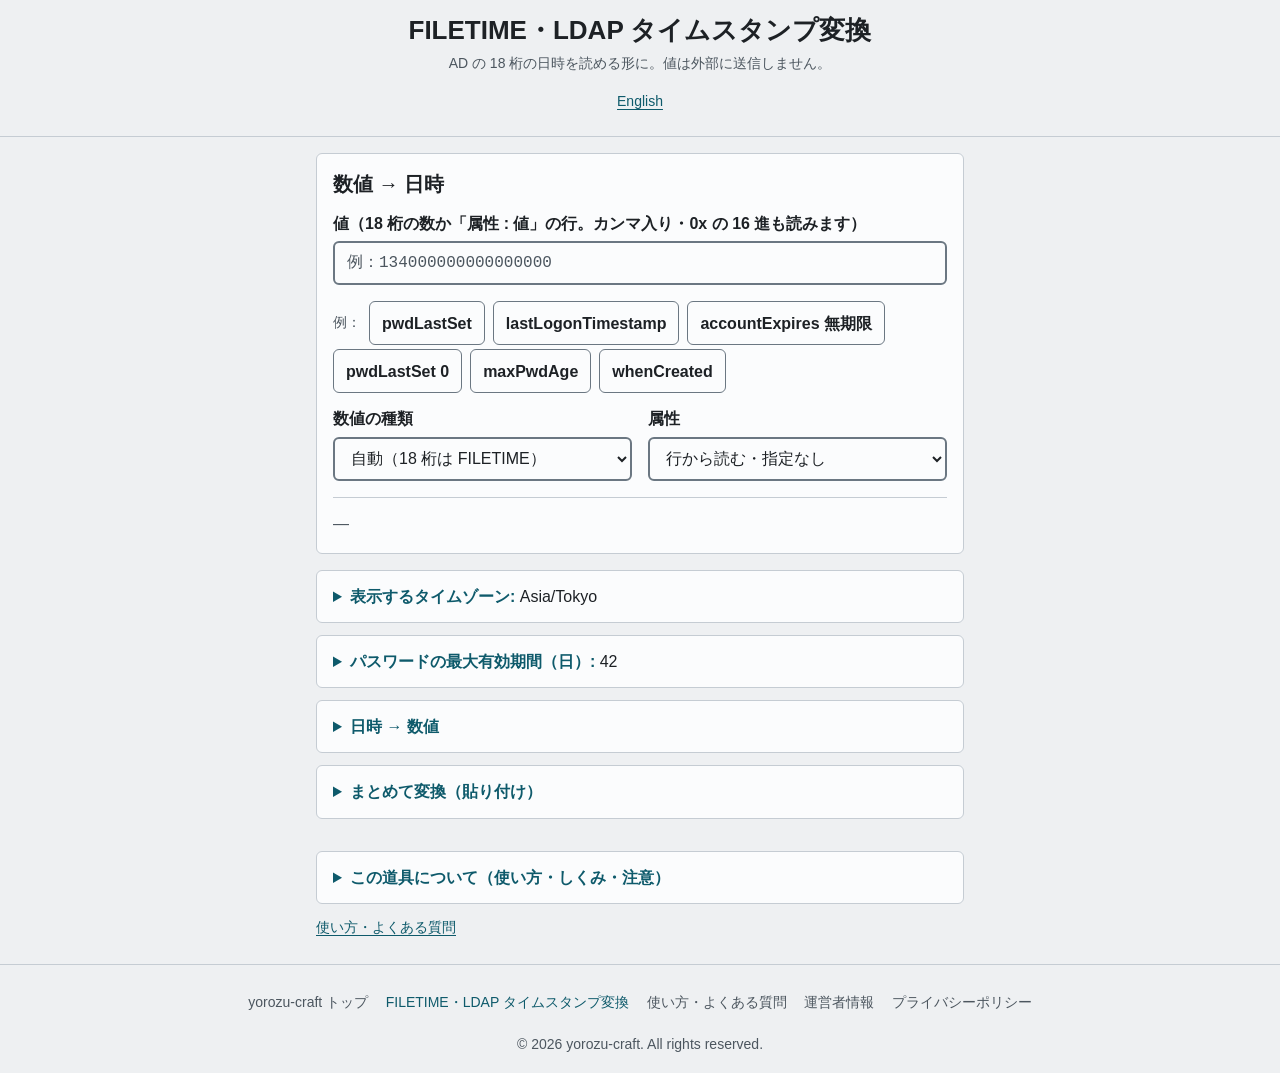
==== commit 198a312b: "Q-067 続き（yorozu-plans ROADMAP 7.182）: 広告なしの画面と、結果を出す関数が複数ある画面にも window.yzUsed?.() と used.js 対象は種類（計算" ====
--- a/index.html
+++ b/index.html
@@ -186,6 +186,7 @@
     <p>&copy; 2026 yorozu-craft. All rights reserved.</p>
   </footer>
 
+  <script src="./used.js"></script>
   <script src="./calc.js"></script>
   <script src="./screen.js"></script>
   <script src="./reset-storage.js"></script>
--- a/style.css
+++ b/style.css
@@ -22,6 +22,8 @@
 :where(input, select, textarea, button) { font: inherit; color: inherit; }
 :where(input:not([type="checkbox"]):not([type="radio"]):not([type="range"]), select, textarea) { font-size: max(1rem, 16px); }
 :where(button, summary, [role="button"]) { min-height: var(--tap); }
+/* 1 つだけで置くリンク（nav の並び、使い方から道具へ戻るカード、言語の切り替え、パンくず）も押せる高さに。文中のリンクは対象外（WCAG 2.5.8。K192 の全巡回） */
+:where(nav li > a, p.card > a:only-child, .lang-switch a, .crumb a) { display: inline-flex; align-items: center; min-height: var(--tap); }
 [aria-invalid="true"] { border-color: var(--error, #ce0000) !important; }
 .field-error { color: var(--error, #ce0000); font-weight: 700; margin-top: var(--sp-1); }
 .visually-hidden {
@@ -63,6 +65,9 @@
 /* 部品: ボタン（主は塗り、副は線） */
 :where(html:not([data-skin="base"])) :where(button, .btn) { border: 1px solid var(--input-border); border-radius: var(--radius); background: var(--card); color: var(--text); font-weight: 700; padding: 0 var(--sp-4); cursor: pointer; }
 :where(html:not([data-skin="base"])) :where(button[type="submit"], .btn-primary) { background: var(--accent); border-color: var(--accent); color: var(--on-accent); }
+/* <a> のボタンは a { color } に負けないよう、詳細度を 1 段だけ上げる（D416。主は副の後に書いて勝たせる） */
+:where(html:not([data-skin="base"])) a.btn { color: var(--text); }
+:where(html:not([data-skin="base"])) a.btn-primary { color: var(--on-accent); }
 /* 部品: チップ・面・折りたたみ（開閉の印 ▶ を残すため list-item のまま、高さは上下の余白と土台の min-height で）・結果の数字・注意の帯・固定バー */
 :where(html:not([data-skin="base"])) :where(.chip) { display: inline-flex; align-items: center; min-height: var(--tap); padding: 0 var(--sp-3); border: 1px solid var(--input-border); border-radius: var(--radius); color: var(--text); text-decoration: none; font-weight: 700; }
 :where(html:not([data-skin="base"])) :where(.card) { background: var(--card); border: 1px solid var(--border); border-radius: var(--radius); padding: var(--sp-4); }
@@ -95,7 +100,7 @@
 }
 
 /* ボタン（主は .btn-primary、ほかは .btn。色と線は皮が持つ） */
-.btn { display: inline-flex; align-items: center; justify-content: center; min-height: var(--tap); text-decoration: none; }
+.btn { display: inline-flex; align-items: center; justify-content: center; }
 
 /* 読みもの（guide.html） */
 .content h3 { margin: var(--sp-4) 0 var(--sp-1); }
@@ -104,9 +109,6 @@
 .faq dt { font-weight: 700; margin-top: var(--sp-4); }
 .faq dt::before { content: 'Q. '; }
 .faq dd { color: var(--muted); padding: var(--sp-1) 0 var(--sp-2) 1.2rem; border-bottom: 1px solid var(--border); }
-.info-list { display: grid; grid-template-columns: max-content 1fr; gap: var(--sp-2) 1.2rem; }
-.info-list dt { font-weight: 700; }
-.info-list dd { color: var(--muted); }
 .small { font-size: var(--fs-s); color: var(--muted); margin-top: var(--sp-2); }
 
 /* フッター */
@@ -180,13 +182,7 @@
    =========================== */
 .result .empty { color: var(--muted); margin: 0; }
 details.card.opt { padding: 0 var(--sp-4); margin-bottom: var(--sp-3); }
-details.card.opt > summary {
-  display: block; min-height: var(--tap); padding: var(--sp-3) 0;
-  color: var(--accent); list-style: none;
-}
-details.card.opt > summary::-webkit-details-marker { display: none; }
-details.card.opt > summary::before { content: '▸'; margin-right: var(--sp-2); }
-details.card.opt[open] > summary::before { content: '▾'; }
+details.card.opt > summary { min-height: var(--tap); padding: var(--sp-3) 0; color: var(--accent); }
 details.card.opt[open] { padding-bottom: var(--sp-4); }
 details.card.opt[open] > summary { border-bottom: 1px solid var(--border); margin-bottom: var(--sp-4); }
 .opt-state { color: var(--text); font-weight: 400; overflow-wrap: anywhere; }
@@ -195,7 +191,6 @@
 @media print {
   /* 印刷では折りたたみの中も出す */
   main details::details-content { content-visibility: visible; display: block; }
-  main details > summary::before { content: none; }
 }
 
 /* この道具について（結果の後ろの折りたたみ。使い方ページの要約。AdSense 審査 2026-10-04） */
@@ -203,3 +198,6 @@
 details.about-tool h3 { margin: var(--sp-4) 0 var(--sp-1); }
 details.about-tool p, details.about-tool li { line-height: 1.75; }
 details.about-tool ul { padding-left: 1.2rem; margin: var(--sp-1) 0 var(--sp-2); }
+
+/* 出典の一覧の 1 つだけ置くリンクも押せる高さに（読み物の型の 44px。7.144 の最初の便） */
+li > a:only-child { display: inline-flex; align-items: center; min-height: var(--tap); }
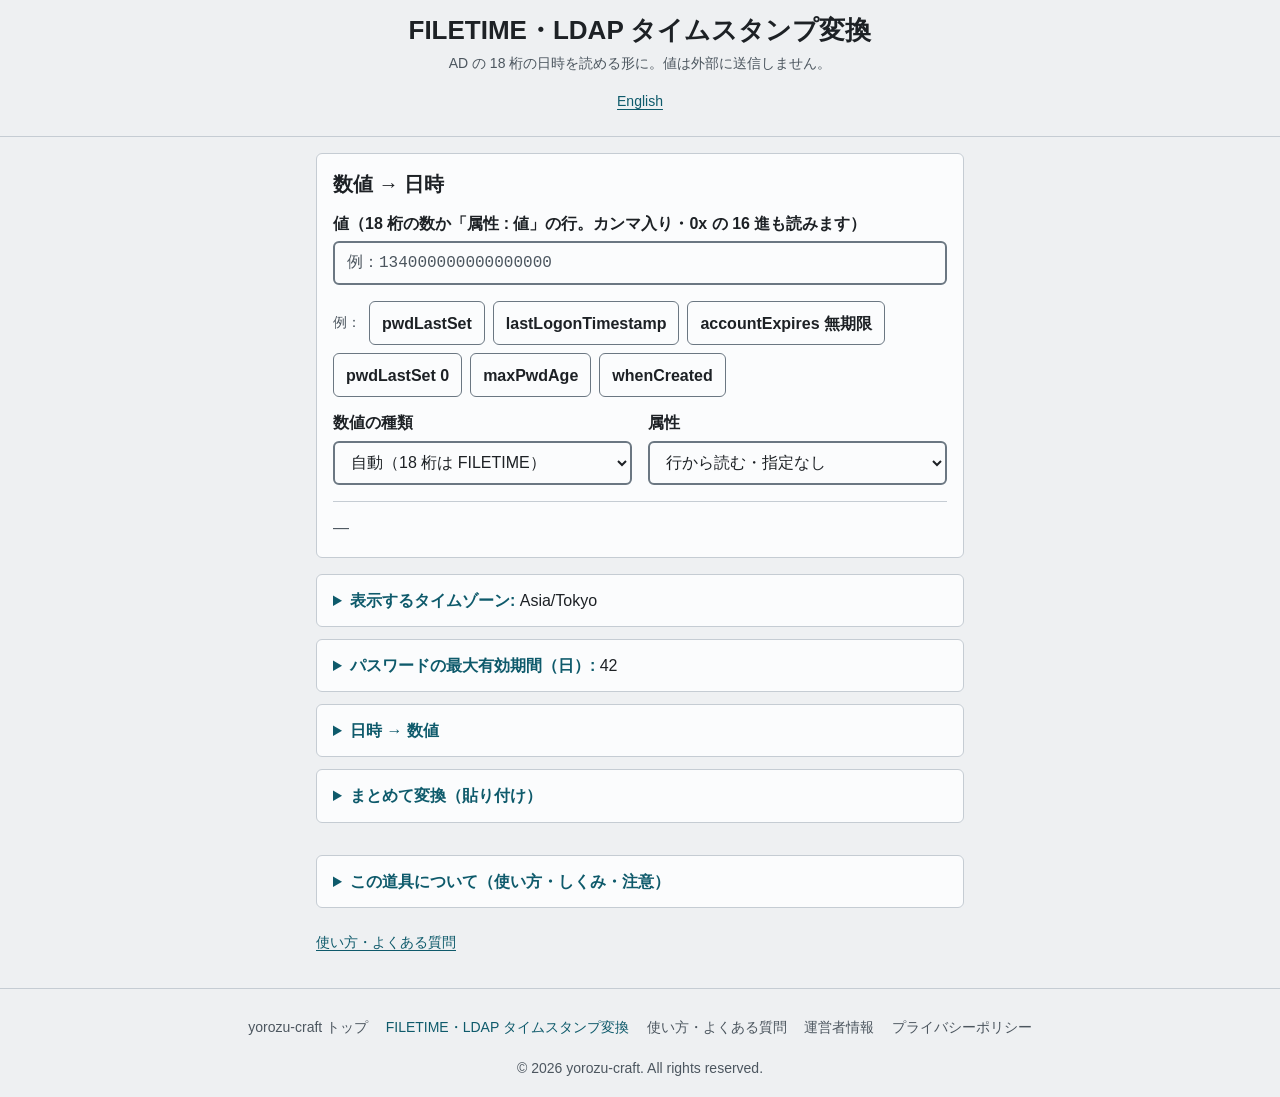
==== commit cb659b1a: "押す所の残りを出どころで直す（Q-548） - 一括変換の「変換する」「消す」: p の中で空白 1 つで並び間 3.6px → p.inline-row（gap 8px） - 使い方へのリンクだけの" ====
--- a/index.html
+++ b/index.html
@@ -144,7 +144,7 @@
           <textarea id="bulk" rows="8" class="mono" spellcheck="false" placeholder="pwdLastSet         : 134347122000000000&#10;lastLogonTimestamp : 134340000000000000&#10;accountExpires     : 9223372036854775807&#10;whenCreated        : 20260924083000.0Z"></textarea>
           <p class="hint">日時の属性だけを拾います。送信も保存もしません。</p>
         </div>
-        <p><button type="button" class="btn btn-primary" id="bulk-run">変換する</button> <button type="button" class="btn" id="bulk-clear">消す</button></p>
+        <p class="inline-row"><button type="button" class="btn btn-primary" id="bulk-run">変換する</button> <button type="button" class="btn" id="bulk-clear">消す</button></p>
         <div id="bulk-result" aria-live="polite"></div>
       </details>
     </div>
@@ -169,7 +169,7 @@
       <p>読める形式と特別な値の一覧は<a href="./guide.html">FILETIME・LDAP タイムスタンプ変換の使い方</a>に。</p>
     </details>
     <!-- /about-tool -->
-    <p class="small"><a href="./guide.html">使い方・よくある質問</a></p>
+    <p class="small link-row"><a href="./guide.html">使い方・よくある質問</a></p>
 
   </main>
 
--- a/style.css
+++ b/style.css
@@ -121,7 +121,7 @@
   margin-top: var(--sp-2);
 }
 .footer-nav ul { list-style: none; display: flex; justify-content: center; flex-wrap: wrap; gap: var(--sp-2) 1.1rem; margin-bottom: var(--sp-2); }
-.footer-nav a { color: var(--muted); text-decoration: none; }
+.footer-nav a { color: var(--muted); text-decoration: none; min-width: var(--tap); justify-content: center; }   /* 短い名前（About）も押す所は 44px 四方（Q-447） */
 .footer-nav a:hover, .footer-nav a[aria-current="page"] { color: var(--accent); }
 
 /* ===== FILETIME 変換の部品 ===== */
@@ -133,7 +133,7 @@
 .field-row .field { flex: 1 1 12rem; min-width: 0; }
 .field-row .field select { max-width: 100%; }
 .inline-row { display: flex; flex-wrap: wrap; gap: var(--sp-2); align-items: center; }
-.examples { display: flex; flex-wrap: wrap; gap: var(--sp-1) var(--sp-2); align-items: center; margin: 0 0 var(--sp-3); }
+.examples { display: flex; flex-wrap: wrap; gap: var(--sp-2); align-items: center; margin: 0 0 var(--sp-3); }
 .examples .small { margin: 0; }
 .result { border-top: 1px solid var(--border); padding-top: var(--sp-3); margin-top: 0; }
 .result .read { margin: 0 0 var(--sp-2); }
@@ -163,6 +163,7 @@
 .bulk-table th, .bulk-table td { border: 1px solid var(--border); padding: var(--sp-1) var(--sp-2); text-align: left; vertical-align: top; }
 .bulk-table th { background: var(--bg-2); white-space: nowrap; }
 .bulk-table td:nth-child(4), .bulk-table td:nth-child(5) { white-space: nowrap; }
+.bulk-table.named td:nth-child(6), .bulk-table td.name { white-space: nowrap; }   /* 名前の列があると UTC・選んだタイムゾーンは 5・6 列目 */
 .bulk-table td:last-child { min-width: 16em; }
 .bulk-table td.num { font-family: ui-monospace, "Cascadia Mono", Consolas, "Noto Sans Mono", monospace; white-space: nowrap; }
 .lang-switch { font-size: var(--fs-s); margin-top: var(--sp-1); }
@@ -199,5 +200,5 @@
 details.about-tool p, details.about-tool li { line-height: 1.75; }
 details.about-tool ul { padding-left: 1.2rem; margin: var(--sp-1) 0 var(--sp-2); }
 
-/* 出典の一覧の 1 つだけ置くリンクも押せる高さに（読み物の型の 44px。7.144 の最初の便） */
-li > a:only-child { display: inline-flex; align-items: center; min-height: var(--tap); }
+/* 出典の一覧の 1 つだけ置くリンクと、使い方へのリンクだけの行も押せる高さに（読み物の型の 44px。7.144 の最初の便・Q-548） */
+li > a:only-child, p.link-row > a:only-child { display: inline-flex; align-items: center; min-height: var(--tap); }
